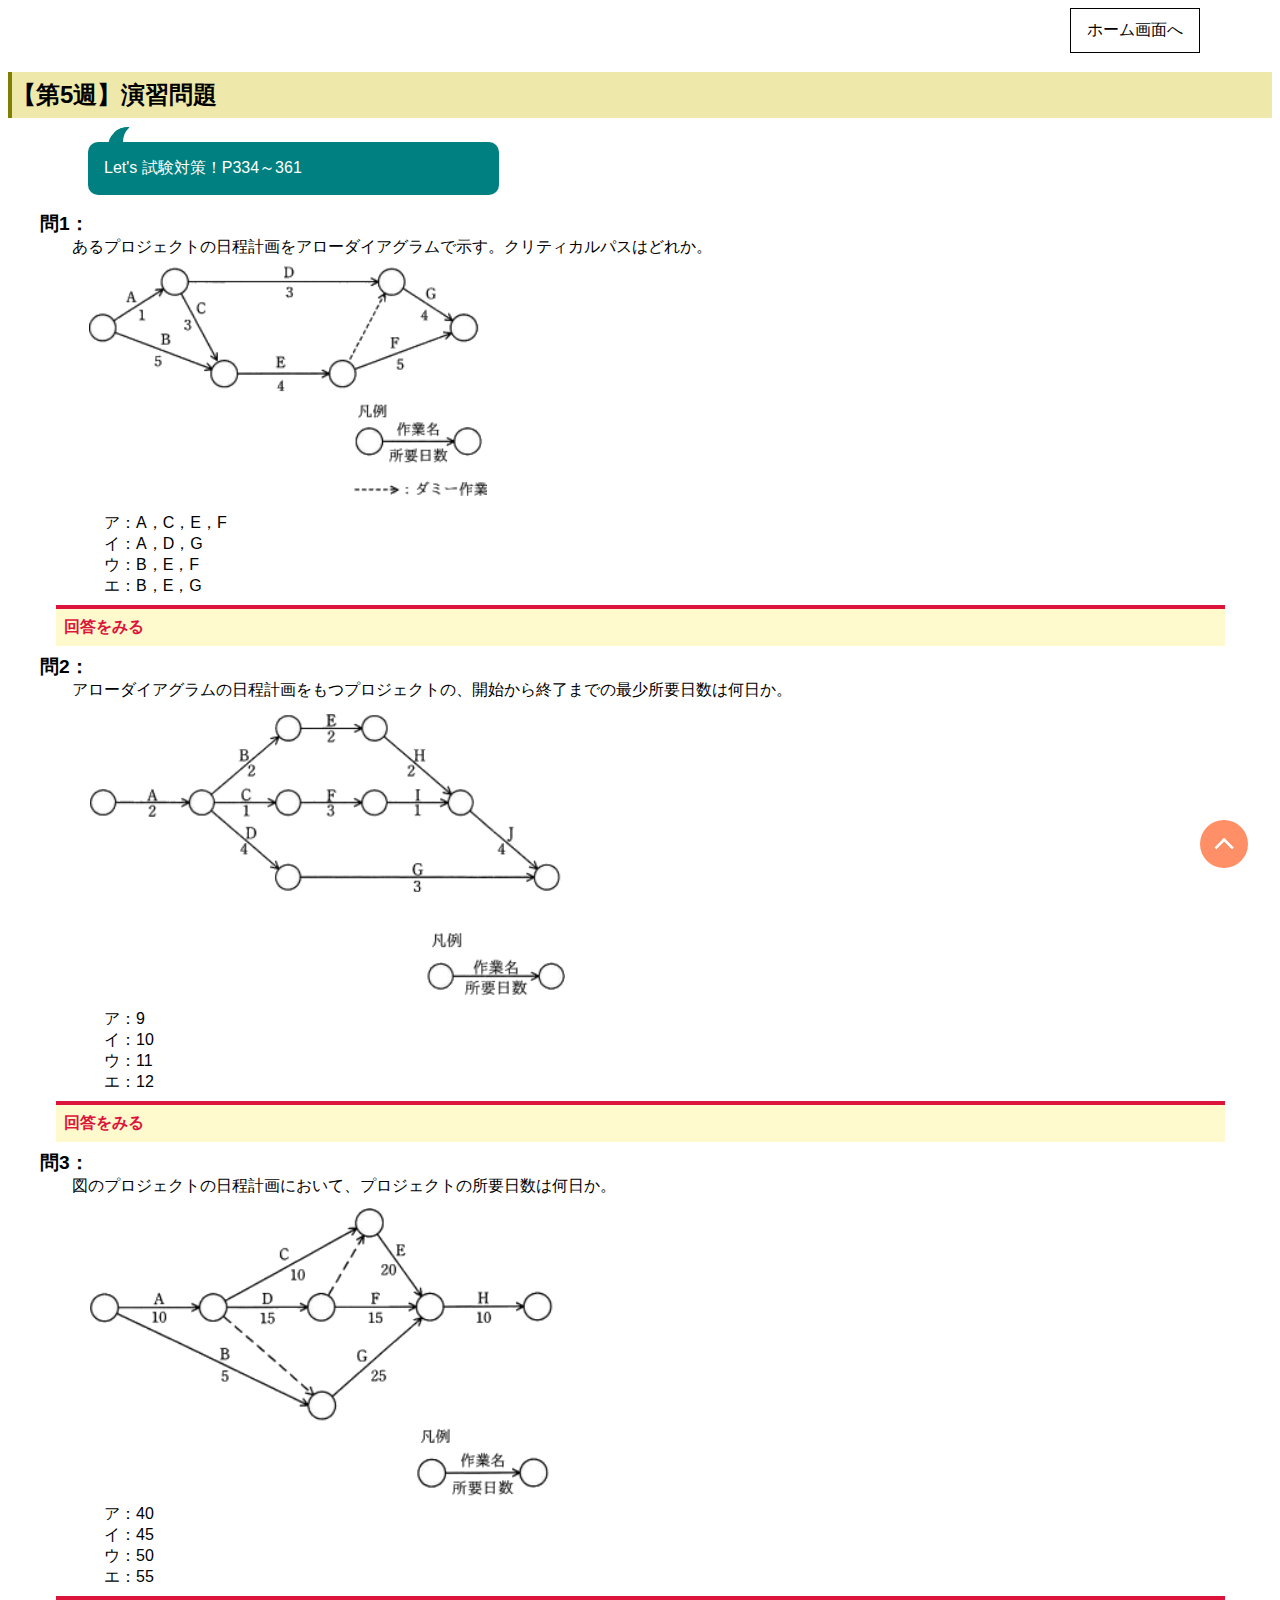
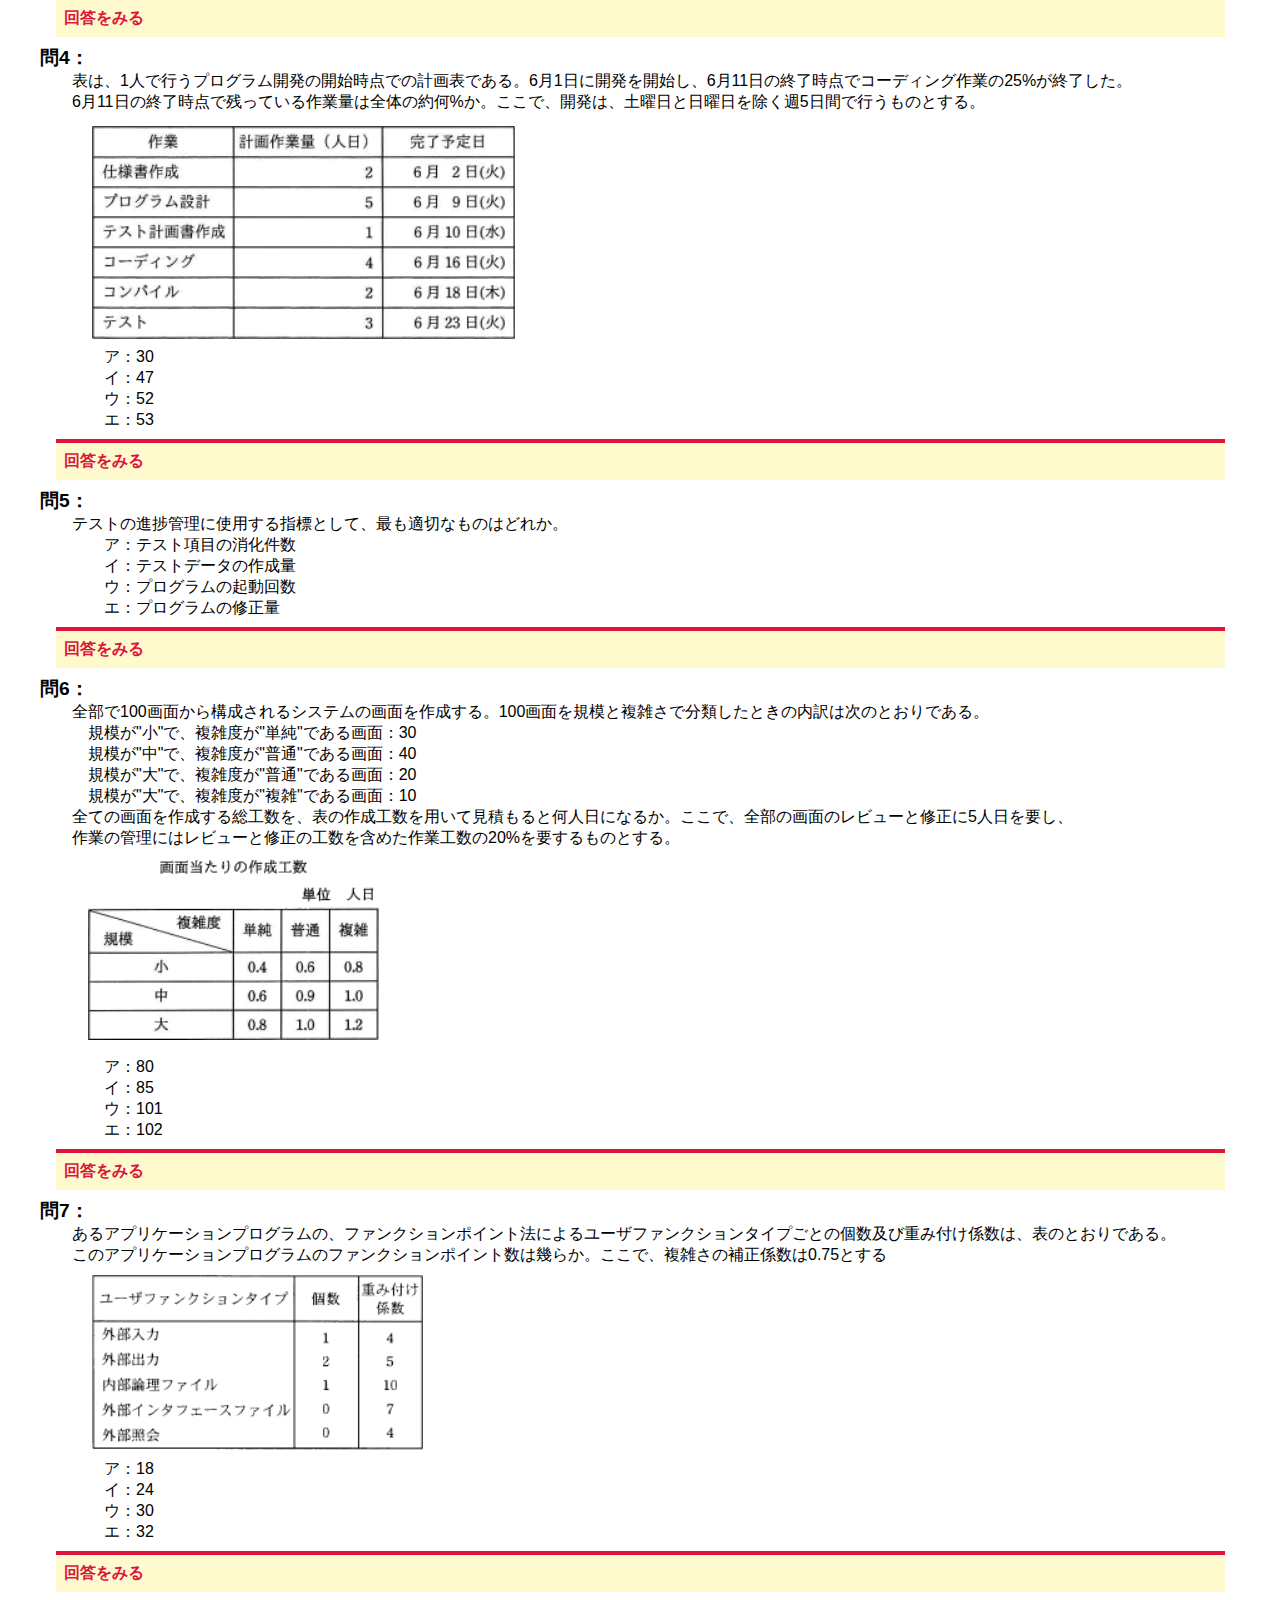
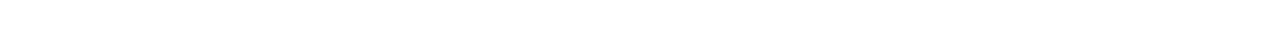
==== ensyuu5.html @ c2bd847c "Update ensyuu5.html" ====
<!doctype html>
<html>
	<head>
		<meta charset = "UTF-8">
		<title>【第5週】演習問題まとめ</title>
		<link rel="shortcut icon" type="image/x-icon" href="img/iconSub.png">
		<link rel = "stylesheet" href = "css/StyleSheet.css" />
		<style>
			.ToTop{ background: orangered; }
			#wrapperToi { width: 95%; margin: 1em; padding: 0 1em; }
			#ToHome { border: solid 1px black; padding: .7em 1em; position: absolute; top: .5em; right: 5em; }
			* { font-family: sans-serif; word-break: keep-all; }
			h1 { border-left: .2em solid olive; background-color: palegoldenrod; margin: 3em 0 1em 0; font-size: 1.5em; padding: .3em 0; }
			.balloon{ position: relative; padding: 1em; margin-top: .5em; background-color: teal; color: white; border-radius: 10px; width: 30%; left : 5em; }
			.balloon::before{ content: ''; position: absolute; display: block; width: 0; height: 0; border-radius: 50%; transform: rotate( 45deg ); left: 20px; top: -15px; border-left: 20px solid teal; border-top: 20px solid teal; border-right: 20px solid transparent; border-bottom: 20px solid transparent; }
			.balloon::after{ content: ''; position: absolute; display: block; width: 0; height: 0; border-radius: 50%; transform: rotate(45deg); left: 35px; top: -20px; border-left: 20px solid white; border-top: 20px solid white; border-right: 20px solid transparent; border-bottom: 20px solid transparent; }
			a { text-decoration: none; }
			a:link, a:visited, a:hover, a:active { color: black; }
			.LinkAnserP { background-color: lightgreen; border: solid 1px black; padding: .7em 3em 0 1em; width: 70%; margin: 1em 0 0 5em; }
			.LinkAnserP a:hover { opacity: 0.5; }
			#ToHome a:hover { font-size: 1.2em; }
			h2 { margin: 0; font-size: 1.2em; }
			input#acd-check1{ display: none; }
			input#acd-check2{ display: none; }
			input#acd-check3{ display: none; }
			input#acd-check4{ display: none; }
			input#acd-check5{ display: none; }
			input#acd-check6{ display: none; }
			input#acd-check7{ display: none; }
			input#acd-check8{ display: none; }
			input#acd-check9{ display: none; }
			input#acd-check10{ display: none; }
			.acd-label{ border-top:  .3em solid crimson; background: lemonchiffon; color: crimson; font-weight: bold; display: block; margin: .5em 1em; padding: .5em; }
			.acd-content{ height: 0; visibility: hidden; }
			.acd-check:checked + .acd-label + .acd-content{ border:  1px dashed crimson; height: 3em; margin: 0 3em; padding: .5em; visibility: visible; }
			.mondaiImg1 { background: url( "img/mondai.png" ); margin: .5em 0;width: 404px; height: 239px; margin-left: 3em; }
			.mondaiImg2 { background: url( "img/mondai.png" ); margin: .5em 0;width: 477px; height: 292px; margin-left: 3em; background-position: 0px -239px; }
			.mondaiImg3 { background: url( "img/mondai.png" ); margin: .5em 0;width: 466px; height: 291px; margin-left: 3em; background-position: 0px -531px; }
			.mondaiImg4 { background: url( "img/mondai.png" ); margin: .5em 0;width: 428px; height: 218px; margin-left: 3em; background-position: 0px -842px; }
			.mondaiImg6 { background: url( "img/ensyuu5_6.png" ); margin: .5em 0;width: 296px; height: 192px; margin-left: 3em;  }
			.mondaiImg7 { background: url( "img/mondai.png" ); margin: .5em 0;width: 335px; height: 177px; margin-left: 3em; background-position: 0px -1077px; }
		</style>
	</head>
	<body>
		<div id = "ToHome"><a href = "index.html">ホーム画面へ</a></div>
		<h1>【第5週】演習問題</h1>
		<div class="balloon">Let's 試験対策！P334～361</div>
		<div id = "wrapperToi">
			<h2>問1：</h2>
			<div style = "padding-left: 2em; padding-right: 1em;">あるプロジェクトの日程計画をアローダイアグラムで示す。クリティカルパスはどれか。</div>
			<div class = "mondaiImg1"></div>
			<div style = "margin-left: 4em;"><span>ア：</span>A，C，E，F</div>
			<div style = "margin-left: 4em;"><span>イ：</span>A，D，G</div>
			<div style = "margin-left: 4em;"><span>ウ：</span>B，E，F</div>
			<div style = "margin-left: 4em;"><span>エ：</span>B，E，G</div>
			<input id="acd-check1" class="acd-check" type="checkbox">
			<label class="acd-label" for="acd-check1">回答をみる</label>
			<div class="acd-content">
				<div>
					<div>正解は「<span style = "color: crimson; font-weight: bold;">ウ</span>」です。</div>
					<div>解説サイト：<a href = "https://www.fe-siken.com/bunya.php?m=14&s=6&no=2" target = "_blank">平成24春期 問52へ</a></div>
				</div>
			</div>
			<h2>問2：</h2>
			<div style = "padding-left: 2em; padding-right: 1em;">アローダイアグラムの日程計画をもつプロジェクトの、開始から終了までの最少所要日数は何日か。</div>
			<div class = "mondaiImg2"></div>
			<div style = "margin-left: 4em;"><span>ア：</span>9</div>
			<div style = "margin-left: 4em;"><span>イ：</span>10</div>
			<div style = "margin-left: 4em;"><span>ウ：</span>11</div>
			<div style = "margin-left: 4em;"><span>エ：</span>12</div>
			<input id="acd-check2" class="acd-check" type="checkbox">
			<label class="acd-label" for="acd-check2">回答をみる</label>
			<div class="acd-content">
				<div>
					<div>正解は「<span style = "color: crimson; font-weight: bold;">エ</span>」です。</div>
					<div>解説サイト：<a href = "https://www.fe-siken.com/kakomon/31_haru/q53.html" target = "_blank">平成31年春期 午前問53へ</a></div>
				</div>
			</div>
			<h2>問3：</h2>
			<div style = "padding-left: 2em; padding-right: 1em;">図のプロジェクトの日程計画において、プロジェクトの所要日数は何日か。</div>
			<div class = "mondaiImg3"></div>
			<div style = "margin-left: 4em;"><span>ア：</span>40</div>
			<div style = "margin-left: 4em;"><span>イ：</span>45</div>
			<div style = "margin-left: 4em;"><span>ウ：</span>50</div>
			<div style = "margin-left: 4em;"><span>エ：</span>55</div>
			<input id="acd-check3" class="acd-check" type="checkbox">
			<label class="acd-label" for="acd-check3">回答をみる</label>
			<div class="acd-content">
				<div>
					<div>正解は「<span style = "color: crimson; font-weight: bold;">エ</span>」です。</div>
					<div>解説サイト：<a href = "https://www.fe-siken.com/bunya.php?m=14&s=6&no=5" target = "_blank">平成30年秋期 問52へ</a></div>
				</div>
			</div>
			<h2>問4：</h2>
			<div style = "padding-left: 2em; padding-right: 1em;">表は、1人で行うプログラム開発の開始時点での計画表である。6月1日に開発を開始し、6月11日の終了時点でコーディング作業の25%が終了した。6月11日の終了時点で残っている作業量は全体の約何%か。ここで、開発は、土曜日と日曜日を除く週5日間で行うものとする。</div>
			<div class = "mondaiImg4"></div>
			<div style = "margin-left: 4em;"><span>ア：</span>30</div>
			<div style = "margin-left: 4em;"><span>イ：</span>47</div>
			<div style = "margin-left: 4em;"><span>ウ：</span>52</div>
			<div style = "margin-left: 4em;"><span>エ：</span>53</div>
			<input id="acd-check4" class="acd-check" type="checkbox">
			<label class="acd-label" for="acd-check4">回答をみる</label>
			<div class="acd-content">
				<div>
					<div>正解は「<span style = "color: crimson; font-weight: bold;">イ</span>」です。</div>
					<div>解説サイト：<a href = "https://www.fe-siken.com/bunya.php?m=14&s=6&no=6" target = "_blank">平成30年秋期 問52へ</a></div>
				</div>
			</div>
			<h2>問5：</h2>
			<div style = "padding-left: 2em; padding-right: 1em;">テストの進捗管理に使用する指標として、最も適切なものはどれか。</div>
			<div style = "margin-left: 4em;"><span>ア：</span>テスト項目の消化件数</div>
			<div style = "margin-left: 4em;"><span>イ：</span>テストデータの作成量</div>
			<div style = "margin-left: 4em;"><span>ウ：</span>プログラムの起動回数</div>
			<div style = "margin-left: 4em;"><span>エ：</span>プログラムの修正量</div>
			<input id="acd-check5" class="acd-check" type="checkbox">
			<label class="acd-label" for="acd-check5">回答をみる</label>
			<div class="acd-content">
				<div>
					<div>正解は「<span style = "color: crimson; font-weight: bold;">ア</span>」です。</div>
					<div>解説サイト：<a href = "https://www.fe-siken.com/bunya.php?m=14&s=6&no=24" target = "_blank">平成30年秋期 問52へ</a></div>
				</div>
			</div>
			<h2>問6：</h2>
			<div style = "padding-left: 2em; padding-right: 1em;">
			全部で100画面から構成されるシステムの画面を作成する。100画面を規模と複雑さで分類したときの内訳は次のとおりである。<br>
			　規模が"小"で、複雑度が"単純"である画面：30<br>
			　規模が"中"で、複雑度が"普通"である画面：40<br>
			　規模が"大"で、複雑度が"普通"である画面：20<br>
			　規模が"大"で、複雑度が"複雑"である画面：10<br>
			全ての画面を作成する総工数を、表の作成工数を用いて見積もると何人日になるか。ここで、全部の画面のレビューと修正に5人日を要し、作業の管理にはレビューと修正の工数を含めた作業工数の20%を要するものとする。
			</div>
			<div class = "mondaiImg6"></div>
			<div style = "margin-left: 4em;"><span>ア：</span>80</div>
			<div style = "margin-left: 4em;"><span>イ：</span>85</div>
			<div style = "margin-left: 4em;"><span>ウ：</span>101</div>
			<div style = "margin-left: 4em;"><span>エ：</span>102</div>
			<input id="acd-check6" class="acd-check" type="checkbox">
			<label class="acd-label" for="acd-check6">回答をみる</label>
			<div class="acd-content">
				<div>
					<div>正解は「<span style = "color: crimson; font-weight: bold;">エ</span>」です。</div>
					<div>解説サイト：<a href = "https://www.fe-siken.com/bunya.php?m=14&s=7&no=5" target = "_blank">平成31年春期 問53へ</a></div>
				</div>
			</div>
			<h2>問7：</h2>
			<div style = "padding-left: 2em; padding-right: 1em;">あるアプリケーションプログラムの、ファンクションポイント法によるユーザファンクションタイプごとの個数及び重み付け係数は、表のとおりである。このアプリケーションプログラムのファンクションポイント数は幾らか。ここで、複雑さの補正係数は0.75とする
			</div>
			<div class = "mondaiImg7"></div>
			<div style = "margin-left: 4em;"><span>ア：</span>18</div>
			<div style = "margin-left: 4em;"><span>イ：</span>24</div>
			<div style = "margin-left: 4em;"><span>ウ：</span>30</div>
			<div style = "margin-left: 4em;"><span>エ：</span>32</div>
			<input id="acd-check7" class="acd-check" type="checkbox">
			<label class="acd-label" for="acd-check7">回答をみる</label>
			<div class="acd-content">
				<div>
					<div>正解は「<span style = "color: crimson; font-weight: bold;">ア</span>」です。</div>
					<div>解説サイト：<a href = "https://www.fe-siken.com/bunya.php?m=14&s=7&no=22" target = "_blank">平成30春期 問54</a></div>
				</div>
			</div>
		</div>
		<div class = "ToTop"><a href = "#ToHome"></a></div>
	</body>
</html>
---- css/StyleSheet.css ----
@charset "UTF-8";
* { font-family: sans-serif; word-break: keep-all; }
#BgH1 { background-color: white; background-image: url("data:image/svg+xml,%3Csvg xmlns='http://www.w3.org/2000/svg' viewBox='0 0 2000 1500'%3E%3Cdefs%3E%3Crect stroke='%23ffffff' stroke-width='.5' width='1' height='1' id='s'/%3E%3Cpattern id='a' width='3' height='3' patternUnits='userSpaceOnUse' patternTransform='scale(50) translate(-980 -735)'%3E%3Cuse fill='%23fafafa' href='%23s' y='2'/%3E%3Cuse fill='%23fafafa' href='%23s' x='1' y='2'/%3E%3Cuse fill='%23f5f5f5' href='%23s' x='2' y='2'/%3E%3Cuse fill='%23f5f5f5' href='%23s'/%3E%3Cuse fill='%23f0f0f0' href='%23s' x='2'/%3E%3Cuse fill='%23f0f0f0' href='%23s' x='1' y='1'/%3E%3C/pattern%3E%3Cpattern id='b' width='7' height='11' patternUnits='userSpaceOnUse' patternTransform='scale(50) translate(-980 -735)'%3E%3Cg fill='%23ebebeb'%3E%3Cuse href='%23s'/%3E%3Cuse href='%23s' y='5' /%3E%3Cuse href='%23s' x='1' y='10'/%3E%3Cuse href='%23s' x='2' y='1'/%3E%3Cuse href='%23s' x='2' y='4'/%3E%3Cuse href='%23s' x='3' y='8'/%3E%3Cuse href='%23s' x='4' y='3'/%3E%3Cuse href='%23s' x='4' y='7'/%3E%3Cuse href='%23s' x='5' y='2'/%3E%3Cuse href='%23s' x='5' y='6'/%3E%3Cuse href='%23s' x='6' y='9'/%3E%3C/g%3E%3C/pattern%3E%3Cpattern id='h' width='5' height='13' patternUnits='userSpaceOnUse' patternTransform='scale(50) translate(-980 -735)'%3E%3Cg fill='%23ebebeb'%3E%3Cuse href='%23s' y='5'/%3E%3Cuse href='%23s' y='8'/%3E%3Cuse href='%23s' x='1' y='1'/%3E%3Cuse href='%23s' x='1' y='9'/%3E%3Cuse href='%23s' x='1' y='12'/%3E%3Cuse href='%23s' x='2'/%3E%3Cuse href='%23s' x='2' y='4'/%3E%3Cuse href='%23s' x='3' y='2'/%3E%3Cuse href='%23s' x='3' y='6'/%3E%3Cuse href='%23s' x='3' y='11'/%3E%3Cuse href='%23s' x='4' y='3'/%3E%3Cuse href='%23s' x='4' y='7'/%3E%3Cuse href='%23s' x='4' y='10'/%3E%3C/g%3E%3C/pattern%3E%3Cpattern id='c' width='17' height='13' patternUnits='userSpaceOnUse' patternTransform='scale(50) translate(-980 -735)'%3E%3Cg fill='%23e5e5e5'%3E%3Cuse href='%23s' y='11'/%3E%3Cuse href='%23s' x='2' y='9'/%3E%3Cuse href='%23s' x='5' y='12'/%3E%3Cuse href='%23s' x='9' y='4'/%3E%3Cuse href='%23s' x='12' y='1'/%3E%3Cuse href='%23s' x='16' y='6'/%3E%3C/g%3E%3C/pattern%3E%3Cpattern id='d' width='19' height='17' patternUnits='userSpaceOnUse' patternTransform='scale(50) translate(-980 -735)'%3E%3Cg fill='%23ffffff'%3E%3Cuse href='%23s' y='9'/%3E%3Cuse href='%23s' x='16' y='5'/%3E%3Cuse href='%23s' x='14' y='2'/%3E%3Cuse href='%23s' x='11' y='11'/%3E%3Cuse href='%23s' x='6' y='14'/%3E%3C/g%3E%3Cg fill='%23e0e0e0'%3E%3Cuse href='%23s' x='3' y='13'/%3E%3Cuse href='%23s' x='9' y='7'/%3E%3Cuse href='%23s' x='13' y='10'/%3E%3Cuse href='%23s' x='15' y='4'/%3E%3Cuse href='%23s' x='18' y='1'/%3E%3C/g%3E%3C/pattern%3E%3Cpattern id='e' width='47' height='53' patternUnits='userSpaceOnUse' patternTransform='scale(50) translate(-980 -735)'%3E%3Cg fill='%23F60'%3E%3Cuse href='%23s' x='2' y='5'/%3E%3Cuse href='%23s' x='16' y='38'/%3E%3Cuse href='%23s' x='46' y='42'/%3E%3Cuse href='%23s' x='29' y='20'/%3E%3C/g%3E%3C/pattern%3E%3Cpattern id='f' width='59' height='71' patternUnits='userSpaceOnUse' patternTransform='scale(50) translate(-980 -735)'%3E%3Cg fill='%23F60'%3E%3Cuse href='%23s' x='33' y='13'/%3E%3Cuse href='%23s' x='27' y='54'/%3E%3Cuse href='%23s' x='55' y='55'/%3E%3C/g%3E%3C/pattern%3E%3Cpattern id='g' width='139' height='97' patternUnits='userSpaceOnUse' patternTransform='scale(50) translate(-980 -735)'%3E%3Cg fill='%23F60'%3E%3Cuse href='%23s' x='11' y='8'/%3E%3Cuse href='%23s' x='51' y='13'/%3E%3Cuse href='%23s' x='17' y='73'/%3E%3Cuse href='%23s' x='99' y='57'/%3E%3C/g%3E%3C/pattern%3E%3C/defs%3E%3Crect fill='url(%23a)' width='100%25' height='100%25'/%3E%3Crect fill='url(%23b)' width='100%25' height='100%25'/%3E%3Crect fill='url(%23h)' width='100%25' height='100%25'/%3E%3Crect fill='url(%23c)' width='100%25' height='100%25'/%3E%3Crect fill='url(%23d)' width='100%25' height='100%25'/%3E%3Crect fill='url(%23e)' width='100%25' height='100%25'/%3E%3Crect fill='url(%23f)' width='100%25' height='100%25'/%3E%3Crect fill='url(%23g)' width='100%25' height='100%25'/%3E%3C/svg%3E"); background-attachment: fixed; text-align: center; }
.blink { -webkit-animation: blink 3s ease infinite; animation: blink 3s ease infinite; padding-left: .5em; color: maroon; font-weight: bold; }
@-webkit-keyframes blink { 0% { opacity: 0; } 100% { opacity: 1; } }
@keyframes blink { 0% { opacity: 0 ;} 100% { opacity: 1; } }
#week { display: flex; justify-content: center; width: 100%; margin: 0 auto; text-align: center; }
#contents {
	padding: 0;
	margin: .5em;
	border-top: solid .5em navy;
	box-shadow: 0 3px 5px rgba(0, 0, 0, 0.22);
	height: 5em;
	width: 30%;
}
#beforeGakki { display: flex; justify-content: center; width: 100%; margin: 0 auto; text-align: center; }
#beforeGakki_contents {
	padding: 0 0 1em 0;
	margin: .5em;
	border-top: solid .5em forestgreen;
	box-shadow: 0 3px 5px rgba(0, 0, 0, 0.22);
	width: 64%;
}
#DMcontents {
	padding: 0;
	margin: .5em;
	border-top: solid .5em black;
	box-shadow: 0 3px 5px rgba(0, 0, 0, 0.22);
	height: 5em;
	width: 30%;
	background-color: whitesmoke;
}
#beforeGakki_weeknum { font-weight: bold; padding-top: .2em; background-color: lightyellow; }
#DMweeknum { margin-bottom: 1em; font-weight: bold; padding-top: .2em; background-color: lightgray; }
#weeknum { margin-bottom: 1em; font-weight: bold; padding-top: .2em; background-color: azure; }
.info { text-align: center; position: relative; margin: 0 auto; width: 70%; padding: 1em .5em; border: .2em solid maroon; border-radius: .5em; margin-bottom: 1em; }
.infoTitle { position: absolute; display: inline-block; top: -.7em; left: .7em; padding: 0 10px; line-height: 1.5em; font-size: 1em; background: white; color: maroon; font-weight: bold; }
.ToTop{ width: 3em; height: 3em; position: fixed; right: 2em; bottom: 2em; background: orange; opacity: 0.6; border-radius: 50%; }
.ToTop a{ position: relative; display: block; width: 5em; height: 5em; }
.ToTop::before{ position: absolute; font-size: .7em; border-top: .3em solid white; border-right: .3em solid white; border-right-radius: 20px; border-radius: 0 .12em; content: ""; transform: translate( 1em, -.5em ) rotate( 315deg ); display: inline-block; padding-top: 0em; padding-left: 0em; width: 1em; height: 1em; right: 2.5em; bottom: .7em; }
.beforeGakki { display: block; position: relative; margin: .35em auto; margin-top: 1em; padding: 1em; padding-top: 3em; width: 70%; background: whitesmoke; }
.beforeGakkiFE div { margin-top: 0; }
.beforeGakkiFE { display: inline-block; position: absolute; left: 0; top: 10px; box-sizing: border-box; padding: 0 10px; margin: 0 .05em; height: 2em; line-height: 2em; font-size: small; color: white; background: firebrick; box-shadow: 1px -1px 1px rgba(0, 0, 0, 0.1); }
.beforeGakkiFE:before { position: absolute; content: ''; top: -6px; left: -7px; border: none; height: 2.5em; width: 7px; background: firebrick; border-radius: 5px 0 0 5px; }
.beforeGakkiFE:after { position: absolute; content: ''; top: -6px; left: -5px; height: 7px; width: 5px; background: maroon; border-radius: 5px 0 0 5px; }
.beforeGakki div { margin-bottom: 1em; }
.beforeGakkiIP { display: inline-block; position: absolute; left: 0; top: 10px; box-sizing: border-box; padding: 0 10px; margin: 0 .05em; height: 2em; line-height: 2em; font-size: small; color: white; background: mediumturquoise; box-shadow: 1px -1px 1px rgba(0, 0, 0, 0.1); }
.beforeGakkiIP:before { position: absolute; content: ''; top: -6px; left: -7px; border: none; height: 2.5em; width: 7px; background: mediumturquoise; border-radius: 5px 0 0 5px; }
.beforeGakkiIP:after { position: absolute; content: ''; top: -6px; left: -5px; height: 7px; width: 5px; background: lightseagreen; border-radius: 5px 0 0 5px; }
a { text-decoration: none; }
a:link, a:visited, a:hover, a:active { color: black; }
.beforeGakki div a:hover { box-shadow: 0 15px 30px -5px rgba( 0, 0, 0, .15 ), 0 0 5px rgba( 0, 0, 0, .1 ); transform: translateY( -4px ); padding: .5em; }
.contents div a:hover { box-shadow: 0 15px 30px -5px rgba( 0, 0, 0, .15 ), 0 0 5px rgba( 0, 0, 0, .1 ); transform: translateY( -4px ); padding: .5em; }

@media screen and ( max-width: 600px ){ 
	#contents, #DMcontents, #beforeGakki, .info { width: 95% !important; }
}
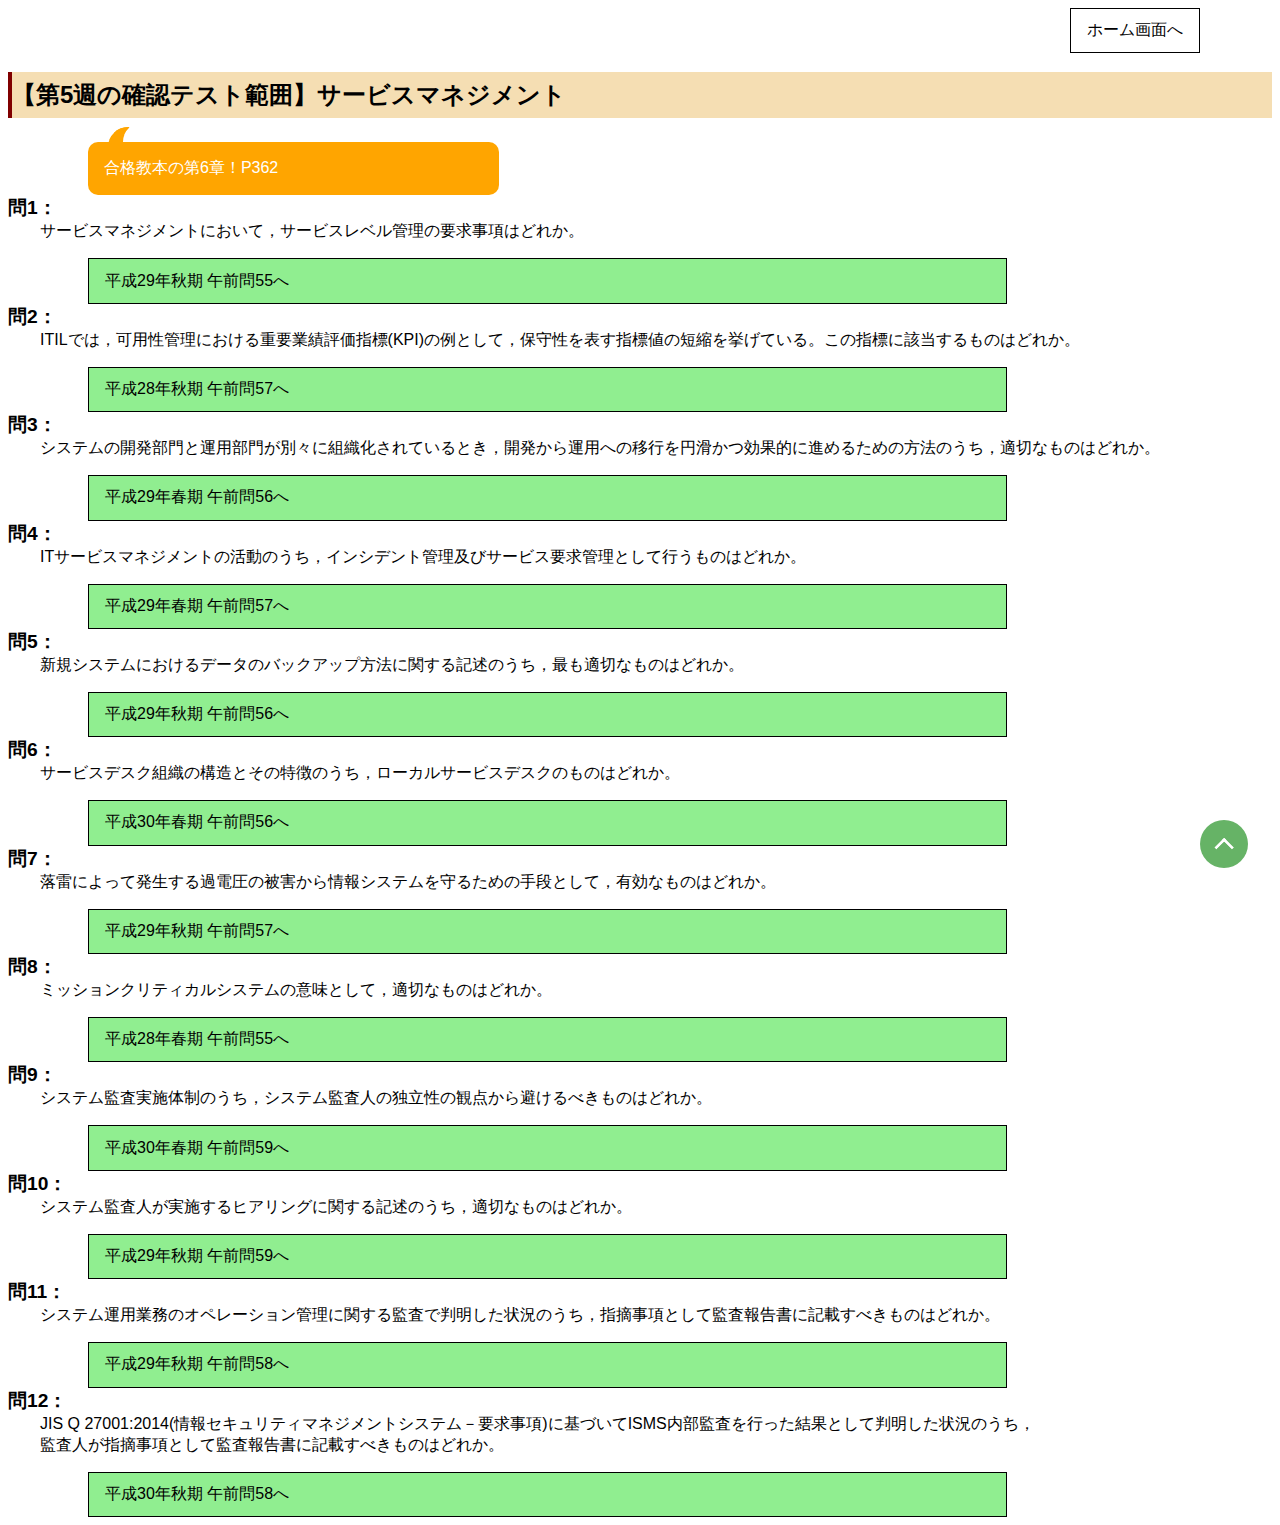
==== commit 8d82b210: "Update ensyuu5.html" ====
--- a/ensyuu5.html
+++ b/ensyuu5.html
@@ -2,163 +2,65 @@
 <html>
 	<head>
 		<meta charset = "UTF-8">
-		<title>【第5週】演習問題まとめ</title>
+		<meta name = "viewport" content = "width = device-width, initial-scale = 1">
+		<title>【第5週】章末問題まとめ</title>
 		<link rel="shortcut icon" type="image/x-icon" href="img/iconSub.png">
 		<link rel = "stylesheet" href = "css/StyleSheet.css" />
 		<style>
-			.ToTop{ background: orangered; }
-			#wrapperToi { width: 95%; margin: 1em; padding: 0 1em; }
 			#ToHome { border: solid 1px black; padding: .7em 1em; position: absolute; top: .5em; right: 5em; }
-			* { font-family: sans-serif; word-break: keep-all; }
-			h1 { border-left: .2em solid olive; background-color: palegoldenrod; margin: 3em 0 1em 0; font-size: 1.5em; padding: .3em 0; }
-			.balloon{ position: relative; padding: 1em; margin-top: .5em; background-color: teal; color: white; border-radius: 10px; width: 30%; left : 5em; }
-			.balloon::before{ content: ''; position: absolute; display: block; width: 0; height: 0; border-radius: 50%; transform: rotate( 45deg ); left: 20px; top: -15px; border-left: 20px solid teal; border-top: 20px solid teal; border-right: 20px solid transparent; border-bottom: 20px solid transparent; }
+			h1 { border-left: .2em solid maroon; background-color: wheat; margin: 3em 0 1em 0; font-size: 1.5em; padding: .3em 0; }
+			.ToTop{ background: green; }
+			.balloon{ position: relative; padding: 1em; margin-top: .5em; background-color: orange; color: white; border-radius: 10px; width: 30%; left : 5em; }
+			.balloon::before{ content: ''; position: absolute; display: block; width: 0; height: 0; border-radius: 50%; transform: rotate( 45deg ); left: 20px; top: -15px; border-left: 20px solid orange; border-top: 20px solid orange; border-right: 20px solid transparent; border-bottom: 20px solid transparent; }
 			.balloon::after{ content: ''; position: absolute; display: block; width: 0; height: 0; border-radius: 50%; transform: rotate(45deg); left: 35px; top: -20px; border-left: 20px solid white; border-top: 20px solid white; border-right: 20px solid transparent; border-bottom: 20px solid transparent; }
 			a { text-decoration: none; }
 			a:link, a:visited, a:hover, a:active { color: black; }
-			.LinkAnserP { background-color: lightgreen; border: solid 1px black; padding: .7em 3em 0 1em; width: 70%; margin: 1em 0 0 5em; }
+			.LinkAnserP { background-color: lightgreen; border: solid 1px black; padding: .7em 1em; width: 70%; margin: 1em 0 0 5em; }
 			.LinkAnserP a:hover { opacity: 0.5; }
 			#ToHome a:hover { font-size: 1.2em; }
 			h2 { margin: 0; font-size: 1.2em; }
-			input#acd-check1{ display: none; }
-			input#acd-check2{ display: none; }
-			input#acd-check3{ display: none; }
-			input#acd-check4{ display: none; }
-			input#acd-check5{ display: none; }
-			input#acd-check6{ display: none; }
-			input#acd-check7{ display: none; }
-			input#acd-check8{ display: none; }
-			input#acd-check9{ display: none; }
-			input#acd-check10{ display: none; }
-			.acd-label{ border-top:  .3em solid crimson; background: lemonchiffon; color: crimson; font-weight: bold; display: block; margin: .5em 1em; padding: .5em; }
-			.acd-content{ height: 0; visibility: hidden; }
-			.acd-check:checked + .acd-label + .acd-content{ border:  1px dashed crimson; height: 3em; margin: 0 3em; padding: .5em; visibility: visible; }
-			.mondaiImg1 { background: url( "img/mondai.png" ); margin: .5em 0;width: 404px; height: 239px; margin-left: 3em; }
-			.mondaiImg2 { background: url( "img/mondai.png" ); margin: .5em 0;width: 477px; height: 292px; margin-left: 3em; background-position: 0px -239px; }
-			.mondaiImg3 { background: url( "img/mondai.png" ); margin: .5em 0;width: 466px; height: 291px; margin-left: 3em; background-position: 0px -531px; }
-			.mondaiImg4 { background: url( "img/mondai.png" ); margin: .5em 0;width: 428px; height: 218px; margin-left: 3em; background-position: 0px -842px; }
-			.mondaiImg6 { background: url( "img/ensyuu5_6.png" ); margin: .5em 0;width: 296px; height: 192px; margin-left: 3em;  }
-			.mondaiImg7 { background: url( "img/mondai.png" ); margin: .5em 0;width: 335px; height: 177px; margin-left: 3em; background-position: 0px -1077px; }
 		</style>
 	</head>
 	<body>
 		<div id = "ToHome"><a href = "index.html">ホーム画面へ</a></div>
-		<h1>【第5週】演習問題</h1>
-		<div class="balloon">Let's 試験対策！P334～361</div>
-		<div id = "wrapperToi">
-			<h2>問1：</h2>
-			<div style = "padding-left: 2em; padding-right: 1em;">あるプロジェクトの日程計画をアローダイアグラムで示す。クリティカルパスはどれか。</div>
-			<div class = "mondaiImg1"></div>
-			<div style = "margin-left: 4em;"><span>ア：</span>A，C，E，F</div>
-			<div style = "margin-left: 4em;"><span>イ：</span>A，D，G</div>
-			<div style = "margin-left: 4em;"><span>ウ：</span>B，E，F</div>
-			<div style = "margin-left: 4em;"><span>エ：</span>B，E，G</div>
-			<input id="acd-check1" class="acd-check" type="checkbox">
-			<label class="acd-label" for="acd-check1">回答をみる</label>
-			<div class="acd-content">
-				<div>
-					<div>正解は「<span style = "color: crimson; font-weight: bold;">ウ</span>」です。</div>
-					<div>解説サイト：<a href = "https://www.fe-siken.com/bunya.php?m=14&s=6&no=2" target = "_blank">平成24春期 問52へ</a></div>
-				</div>
-			</div>
-			<h2>問2：</h2>
-			<div style = "padding-left: 2em; padding-right: 1em;">アローダイアグラムの日程計画をもつプロジェクトの、開始から終了までの最少所要日数は何日か。</div>
-			<div class = "mondaiImg2"></div>
-			<div style = "margin-left: 4em;"><span>ア：</span>9</div>
-			<div style = "margin-left: 4em;"><span>イ：</span>10</div>
-			<div style = "margin-left: 4em;"><span>ウ：</span>11</div>
-			<div style = "margin-left: 4em;"><span>エ：</span>12</div>
-			<input id="acd-check2" class="acd-check" type="checkbox">
-			<label class="acd-label" for="acd-check2">回答をみる</label>
-			<div class="acd-content">
-				<div>
-					<div>正解は「<span style = "color: crimson; font-weight: bold;">エ</span>」です。</div>
-					<div>解説サイト：<a href = "https://www.fe-siken.com/kakomon/31_haru/q53.html" target = "_blank">平成31年春期 午前問53へ</a></div>
-				</div>
-			</div>
-			<h2>問3：</h2>
-			<div style = "padding-left: 2em; padding-right: 1em;">図のプロジェクトの日程計画において、プロジェクトの所要日数は何日か。</div>
-			<div class = "mondaiImg3"></div>
-			<div style = "margin-left: 4em;"><span>ア：</span>40</div>
-			<div style = "margin-left: 4em;"><span>イ：</span>45</div>
-			<div style = "margin-left: 4em;"><span>ウ：</span>50</div>
-			<div style = "margin-left: 4em;"><span>エ：</span>55</div>
-			<input id="acd-check3" class="acd-check" type="checkbox">
-			<label class="acd-label" for="acd-check3">回答をみる</label>
-			<div class="acd-content">
-				<div>
-					<div>正解は「<span style = "color: crimson; font-weight: bold;">エ</span>」です。</div>
-					<div>解説サイト：<a href = "https://www.fe-siken.com/bunya.php?m=14&s=6&no=5" target = "_blank">平成30年秋期 問52へ</a></div>
-				</div>
-			</div>
-			<h2>問4：</h2>
-			<div style = "padding-left: 2em; padding-right: 1em;">表は、1人で行うプログラム開発の開始時点での計画表である。6月1日に開発を開始し、6月11日の終了時点でコーディング作業の25%が終了した。6月11日の終了時点で残っている作業量は全体の約何%か。ここで、開発は、土曜日と日曜日を除く週5日間で行うものとする。</div>
-			<div class = "mondaiImg4"></div>
-			<div style = "margin-left: 4em;"><span>ア：</span>30</div>
-			<div style = "margin-left: 4em;"><span>イ：</span>47</div>
-			<div style = "margin-left: 4em;"><span>ウ：</span>52</div>
-			<div style = "margin-left: 4em;"><span>エ：</span>53</div>
-			<input id="acd-check4" class="acd-check" type="checkbox">
-			<label class="acd-label" for="acd-check4">回答をみる</label>
-			<div class="acd-content">
-				<div>
-					<div>正解は「<span style = "color: crimson; font-weight: bold;">イ</span>」です。</div>
-					<div>解説サイト：<a href = "https://www.fe-siken.com/bunya.php?m=14&s=6&no=6" target = "_blank">平成30年秋期 問52へ</a></div>
-				</div>
-			</div>
-			<h2>問5：</h2>
-			<div style = "padding-left: 2em; padding-right: 1em;">テストの進捗管理に使用する指標として、最も適切なものはどれか。</div>
-			<div style = "margin-left: 4em;"><span>ア：</span>テスト項目の消化件数</div>
-			<div style = "margin-left: 4em;"><span>イ：</span>テストデータの作成量</div>
-			<div style = "margin-left: 4em;"><span>ウ：</span>プログラムの起動回数</div>
-			<div style = "margin-left: 4em;"><span>エ：</span>プログラムの修正量</div>
-			<input id="acd-check5" class="acd-check" type="checkbox">
-			<label class="acd-label" for="acd-check5">回答をみる</label>
-			<div class="acd-content">
-				<div>
-					<div>正解は「<span style = "color: crimson; font-weight: bold;">ア</span>」です。</div>
-					<div>解説サイト：<a href = "https://www.fe-siken.com/bunya.php?m=14&s=6&no=24" target = "_blank">平成30年秋期 問52へ</a></div>
-				</div>
-			</div>
-			<h2>問6：</h2>
-			<div style = "padding-left: 2em; padding-right: 1em;">
-			全部で100画面から構成されるシステムの画面を作成する。100画面を規模と複雑さで分類したときの内訳は次のとおりである。<br>
-			　規模が"小"で、複雑度が"単純"である画面：30<br>
-			　規模が"中"で、複雑度が"普通"である画面：40<br>
-			　規模が"大"で、複雑度が"普通"である画面：20<br>
-			　規模が"大"で、複雑度が"複雑"である画面：10<br>
-			全ての画面を作成する総工数を、表の作成工数を用いて見積もると何人日になるか。ここで、全部の画面のレビューと修正に5人日を要し、作業の管理にはレビューと修正の工数を含めた作業工数の20%を要するものとする。
-			</div>
-			<div class = "mondaiImg6"></div>
-			<div style = "margin-left: 4em;"><span>ア：</span>80</div>
-			<div style = "margin-left: 4em;"><span>イ：</span>85</div>
-			<div style = "margin-left: 4em;"><span>ウ：</span>101</div>
-			<div style = "margin-left: 4em;"><span>エ：</span>102</div>
-			<input id="acd-check6" class="acd-check" type="checkbox">
-			<label class="acd-label" for="acd-check6">回答をみる</label>
-			<div class="acd-content">
-				<div>
-					<div>正解は「<span style = "color: crimson; font-weight: bold;">エ</span>」です。</div>
-					<div>解説サイト：<a href = "https://www.fe-siken.com/bunya.php?m=14&s=7&no=5" target = "_blank">平成31年春期 問53へ</a></div>
-				</div>
-			</div>
-			<h2>問7：</h2>
-			<div style = "padding-left: 2em; padding-right: 1em;">あるアプリケーションプログラムの、ファンクションポイント法によるユーザファンクションタイプごとの個数及び重み付け係数は、表のとおりである。このアプリケーションプログラムのファンクションポイント数は幾らか。ここで、複雑さの補正係数は0.75とする
-			</div>
-			<div class = "mondaiImg7"></div>
-			<div style = "margin-left: 4em;"><span>ア：</span>18</div>
-			<div style = "margin-left: 4em;"><span>イ：</span>24</div>
-			<div style = "margin-left: 4em;"><span>ウ：</span>30</div>
-			<div style = "margin-left: 4em;"><span>エ：</span>32</div>
-			<input id="acd-check7" class="acd-check" type="checkbox">
-			<label class="acd-label" for="acd-check7">回答をみる</label>
-			<div class="acd-content">
-				<div>
-					<div>正解は「<span style = "color: crimson; font-weight: bold;">ア</span>」です。</div>
-					<div>解説サイト：<a href = "https://www.fe-siken.com/bunya.php?m=14&s=7&no=22" target = "_blank">平成30春期 問54</a></div>
-				</div>
-			</div>
-		</div>
+		<h1>【第5週の確認テスト範囲】サービスマネジメント</h1>
+		<div class="balloon">合格教本の第6章！P362</div>
+		<h2>問1：</h2>
+		<div style = "padding-left: 2em; margin-right: 1em;">サービスマネジメントにおいて，サービスレベル管理の要求事項はどれか。</div>
+		<div class = "LinkAnserP"><a href = "https://www.fe-siken.com/kakomon/29_aki/q55.html" target = "_blank">平成29年秋期 午前問55へ</a></div>
+		<h2>問2：</h2>
+		<div style = "padding-left: 2em; margin-right: 1em;">ITILでは，可用性管理における重要業績評価指標(KPI)の例として，保守性を表す指標値の短縮を挙げている。この指標に該当するものはどれか。</div>
+		<div class = "LinkAnserP"><a href = "https://www.fe-siken.com/kakomon/28_aki/q57.html" target = "_blank">平成28年秋期 午前問57へ</a></div>
+		<h2>問3：</h2>
+		<div style = "padding-left: 2em; margin-right: 1em;">システムの開発部門と運用部門が別々に組織化されているとき，開発から運用への移行を円滑かつ効果的に進めるための方法のうち，適切なものはどれか。</div>
+		<div class = "LinkAnserP"><a href = "https://www.fe-siken.com/kakomon/29_haru/q56.html" target = "_blank">平成29年春期 午前問56へ</a></div>
+		<h2>問4：</h2>
+		<div style = "padding-left: 2em; margin-right: 1em;">ITサービスマネジメントの活動のうち，インシデント管理及びサービス要求管理として行うものはどれか。</div>
+		<div class = "LinkAnserP"><a href = "https://www.fe-siken.com/kakomon/29_haru/q57.html" target = "_blank">平成29年春期 午前問57へ</a></div>
+		<h2>問5：</h2>
+		<div style = "padding-left: 2em; margin-right: 1em;">新規システムにおけるデータのバックアップ方法に関する記述のうち，最も適切なものはどれか。</div>
+		<div class = "LinkAnserP"><a href = "https://www.fe-siken.com/kakomon/29_aki/q56.html" target = "_blank">平成29年秋期 午前問56へ</a></div>
+		<h2>問6：</h2>
+		<div style = "padding-left: 2em; margin-right: 1em;">サービスデスク組織の構造とその特徴のうち，ローカルサービスデスクのものはどれか。</div>
+		<div class = "LinkAnserP"><a href = "https://www.fe-siken.com/kakomon/30_haru/q56.html" target = "_blank">平成30年春期 午前問56へ</a></div>
+		<h2>問7：</h2>
+		<div style = "padding-left: 2em; margin-right: 1em;">落雷によって発生する過電圧の被害から情報システムを守るための手段として，有効なものはどれか。</div>
+		<div class = "LinkAnserP"><a href = "https://www.fe-siken.com/kakomon/29_aki/q57.html" target = "_blank">平成29年秋期 午前問57へ</a></div>
+		<h2>問8：</h2>
+		<div style = "padding-left: 2em; margin-right: 1em;">ミッションクリティカルシステムの意味として，適切なものはどれか。</div>
+		<div class = "LinkAnserP"><a href = "https://www.fe-siken.com/kakomon/28_haru/q55.html" target = "_blank">平成28年春期 午前問55へ</a></div>
+		<h2>問9：</h2>
+		<div style = "padding-left: 2em; margin-right: 1em;">システム監査実施体制のうち，システム監査人の独立性の観点から避けるべきものはどれか。</div>
+		<div class = "LinkAnserP"><a href = "https://www.fe-siken.com/kakomon/30_haru/q59.html" target = "_blank">平成30年春期 午前問59へ</a></div>
+		<h2>問10：</h2>
+		<div style = "padding-left: 2em; margin-right: 1em;">システム監査人が実施するヒアリングに関する記述のうち，適切なものはどれか。</div>
+		<div class = "LinkAnserP"><a href = "https://www.fe-siken.com/kakomon/29_aki/q59.html" target = "_blank">平成29年秋期 午前問59へ</a></div>
+		<h2>問11：</h2>
+		<div style = "padding-left: 2em; margin-right: 1em;">システム運用業務のオペレーション管理に関する監査で判明した状況のうち，指摘事項として監査報告書に記載すべきものはどれか。</div>
+		<div class = "LinkAnserP"><a href = "https://www.fe-siken.com/kakomon/29_aki/q58.html" target = "_blank">平成29年秋期 午前問58へ</a></div>
+		<h2>問12：</h2>
+		<div style = "padding-left: 2em; margin-right: 1em;">JIS Q 27001:2014(情報セキュリティマネジメントシステム－要求事項)に基づいてISMS内部監査を行った結果として判明した状況のうち，監査人が指摘事項として監査報告書に記載すべきものはどれか。</div>
+		<div class = "LinkAnserP"><a href = "https://www.fe-siken.com/kakomon/30_aki/q58.html" target = "_blank">平成30年秋期 午前問58へ</a></div>
 		<div class = "ToTop"><a href = "#ToHome"></a></div>
 	</body>
 </html>
--- a/css/StyleSheet.css
+++ b/css/StyleSheet.css
@@ -1,57 +1,61 @@
-@charset "UTF-8";
-* { font-family: sans-serif; word-break: keep-all; }
-#BgH1 { background-color: white; background-image: url("data:image/svg+xml,%3Csvg xmlns='http://www.w3.org/2000/svg' viewBox='0 0 2000 1500'%3E%3Cdefs%3E%3Crect stroke='%23ffffff' stroke-width='.5' width='1' height='1' id='s'/%3E%3Cpattern id='a' width='3' height='3' patternUnits='userSpaceOnUse' patternTransform='scale(50) translate(-980 -735)'%3E%3Cuse fill='%23fafafa' href='%23s' y='2'/%3E%3Cuse fill='%23fafafa' href='%23s' x='1' y='2'/%3E%3Cuse fill='%23f5f5f5' href='%23s' x='2' y='2'/%3E%3Cuse fill='%23f5f5f5' href='%23s'/%3E%3Cuse fill='%23f0f0f0' href='%23s' x='2'/%3E%3Cuse fill='%23f0f0f0' href='%23s' x='1' y='1'/%3E%3C/pattern%3E%3Cpattern id='b' width='7' height='11' patternUnits='userSpaceOnUse' patternTransform='scale(50) translate(-980 -735)'%3E%3Cg fill='%23ebebeb'%3E%3Cuse href='%23s'/%3E%3Cuse href='%23s' y='5' /%3E%3Cuse href='%23s' x='1' y='10'/%3E%3Cuse href='%23s' x='2' y='1'/%3E%3Cuse href='%23s' x='2' y='4'/%3E%3Cuse href='%23s' x='3' y='8'/%3E%3Cuse href='%23s' x='4' y='3'/%3E%3Cuse href='%23s' x='4' y='7'/%3E%3Cuse href='%23s' x='5' y='2'/%3E%3Cuse href='%23s' x='5' y='6'/%3E%3Cuse href='%23s' x='6' y='9'/%3E%3C/g%3E%3C/pattern%3E%3Cpattern id='h' width='5' height='13' patternUnits='userSpaceOnUse' patternTransform='scale(50) translate(-980 -735)'%3E%3Cg fill='%23ebebeb'%3E%3Cuse href='%23s' y='5'/%3E%3Cuse href='%23s' y='8'/%3E%3Cuse href='%23s' x='1' y='1'/%3E%3Cuse href='%23s' x='1' y='9'/%3E%3Cuse href='%23s' x='1' y='12'/%3E%3Cuse href='%23s' x='2'/%3E%3Cuse href='%23s' x='2' y='4'/%3E%3Cuse href='%23s' x='3' y='2'/%3E%3Cuse href='%23s' x='3' y='6'/%3E%3Cuse href='%23s' x='3' y='11'/%3E%3Cuse href='%23s' x='4' y='3'/%3E%3Cuse href='%23s' x='4' y='7'/%3E%3Cuse href='%23s' x='4' y='10'/%3E%3C/g%3E%3C/pattern%3E%3Cpattern id='c' width='17' height='13' patternUnits='userSpaceOnUse' patternTransform='scale(50) translate(-980 -735)'%3E%3Cg fill='%23e5e5e5'%3E%3Cuse href='%23s' y='11'/%3E%3Cuse href='%23s' x='2' y='9'/%3E%3Cuse href='%23s' x='5' y='12'/%3E%3Cuse href='%23s' x='9' y='4'/%3E%3Cuse href='%23s' x='12' y='1'/%3E%3Cuse href='%23s' x='16' y='6'/%3E%3C/g%3E%3C/pattern%3E%3Cpattern id='d' width='19' height='17' patternUnits='userSpaceOnUse' patternTransform='scale(50) translate(-980 -735)'%3E%3Cg fill='%23ffffff'%3E%3Cuse href='%23s' y='9'/%3E%3Cuse href='%23s' x='16' y='5'/%3E%3Cuse href='%23s' x='14' y='2'/%3E%3Cuse href='%23s' x='11' y='11'/%3E%3Cuse href='%23s' x='6' y='14'/%3E%3C/g%3E%3Cg fill='%23e0e0e0'%3E%3Cuse href='%23s' x='3' y='13'/%3E%3Cuse href='%23s' x='9' y='7'/%3E%3Cuse href='%23s' x='13' y='10'/%3E%3Cuse href='%23s' x='15' y='4'/%3E%3Cuse href='%23s' x='18' y='1'/%3E%3C/g%3E%3C/pattern%3E%3Cpattern id='e' width='47' height='53' patternUnits='userSpaceOnUse' patternTransform='scale(50) translate(-980 -735)'%3E%3Cg fill='%23F60'%3E%3Cuse href='%23s' x='2' y='5'/%3E%3Cuse href='%23s' x='16' y='38'/%3E%3Cuse href='%23s' x='46' y='42'/%3E%3Cuse href='%23s' x='29' y='20'/%3E%3C/g%3E%3C/pattern%3E%3Cpattern id='f' width='59' height='71' patternUnits='userSpaceOnUse' patternTransform='scale(50) translate(-980 -735)'%3E%3Cg fill='%23F60'%3E%3Cuse href='%23s' x='33' y='13'/%3E%3Cuse href='%23s' x='27' y='54'/%3E%3Cuse href='%23s' x='55' y='55'/%3E%3C/g%3E%3C/pattern%3E%3Cpattern id='g' width='139' height='97' patternUnits='userSpaceOnUse' patternTransform='scale(50) translate(-980 -735)'%3E%3Cg fill='%23F60'%3E%3Cuse href='%23s' x='11' y='8'/%3E%3Cuse href='%23s' x='51' y='13'/%3E%3Cuse href='%23s' x='17' y='73'/%3E%3Cuse href='%23s' x='99' y='57'/%3E%3C/g%3E%3C/pattern%3E%3C/defs%3E%3Crect fill='url(%23a)' width='100%25' height='100%25'/%3E%3Crect fill='url(%23b)' width='100%25' height='100%25'/%3E%3Crect fill='url(%23h)' width='100%25' height='100%25'/%3E%3Crect fill='url(%23c)' width='100%25' height='100%25'/%3E%3Crect fill='url(%23d)' width='100%25' height='100%25'/%3E%3Crect fill='url(%23e)' width='100%25' height='100%25'/%3E%3Crect fill='url(%23f)' width='100%25' height='100%25'/%3E%3Crect fill='url(%23g)' width='100%25' height='100%25'/%3E%3C/svg%3E"); background-attachment: fixed; text-align: center; }
-.blink { -webkit-animation: blink 3s ease infinite; animation: blink 3s ease infinite; padding-left: .5em; color: maroon; font-weight: bold; }
-@-webkit-keyframes blink { 0% { opacity: 0; } 100% { opacity: 1; } }
-@keyframes blink { 0% { opacity: 0 ;} 100% { opacity: 1; } }
-#week { display: flex; justify-content: center; width: 100%; margin: 0 auto; text-align: center; }
-#contents {
-	padding: 0;
-	margin: .5em;
-	border-top: solid .5em navy;
-	box-shadow: 0 3px 5px rgba(0, 0, 0, 0.22);
-	height: 5em;
-	width: 30%;
-}
-#beforeGakki { display: flex; justify-content: center; width: 100%; margin: 0 auto; text-align: center; }
-#beforeGakki_contents {
-	padding: 0 0 1em 0;
-	margin: .5em;
-	border-top: solid .5em forestgreen;
-	box-shadow: 0 3px 5px rgba(0, 0, 0, 0.22);
-	width: 64%;
-}
-#DMcontents {
-	padding: 0;
-	margin: .5em;
-	border-top: solid .5em black;
-	box-shadow: 0 3px 5px rgba(0, 0, 0, 0.22);
-	height: 5em;
-	width: 30%;
-	background-color: whitesmoke;
-}
-#beforeGakki_weeknum { font-weight: bold; padding-top: .2em; background-color: lightyellow; }
-#DMweeknum { margin-bottom: 1em; font-weight: bold; padding-top: .2em; background-color: lightgray; }
-#weeknum { margin-bottom: 1em; font-weight: bold; padding-top: .2em; background-color: azure; }
-.info { text-align: center; position: relative; margin: 0 auto; width: 70%; padding: 1em .5em; border: .2em solid maroon; border-radius: .5em; margin-bottom: 1em; }
-.infoTitle { position: absolute; display: inline-block; top: -.7em; left: .7em; padding: 0 10px; line-height: 1.5em; font-size: 1em; background: white; color: maroon; font-weight: bold; }
-.ToTop{ width: 3em; height: 3em; position: fixed; right: 2em; bottom: 2em; background: orange; opacity: 0.6; border-radius: 50%; }
-.ToTop a{ position: relative; display: block; width: 5em; height: 5em; }
-.ToTop::before{ position: absolute; font-size: .7em; border-top: .3em solid white; border-right: .3em solid white; border-right-radius: 20px; border-radius: 0 .12em; content: ""; transform: translate( 1em, -.5em ) rotate( 315deg ); display: inline-block; padding-top: 0em; padding-left: 0em; width: 1em; height: 1em; right: 2.5em; bottom: .7em; }
-.beforeGakki { display: block; position: relative; margin: .35em auto; margin-top: 1em; padding: 1em; padding-top: 3em; width: 70%; background: whitesmoke; }
-.beforeGakkiFE div { margin-top: 0; }
-.beforeGakkiFE { display: inline-block; position: absolute; left: 0; top: 10px; box-sizing: border-box; padding: 0 10px; margin: 0 .05em; height: 2em; line-height: 2em; font-size: small; color: white; background: firebrick; box-shadow: 1px -1px 1px rgba(0, 0, 0, 0.1); }
-.beforeGakkiFE:before { position: absolute; content: ''; top: -6px; left: -7px; border: none; height: 2.5em; width: 7px; background: firebrick; border-radius: 5px 0 0 5px; }
-.beforeGakkiFE:after { position: absolute; content: ''; top: -6px; left: -5px; height: 7px; width: 5px; background: maroon; border-radius: 5px 0 0 5px; }
-.beforeGakki div { margin-bottom: 1em; }
-.beforeGakkiIP { display: inline-block; position: absolute; left: 0; top: 10px; box-sizing: border-box; padding: 0 10px; margin: 0 .05em; height: 2em; line-height: 2em; font-size: small; color: white; background: mediumturquoise; box-shadow: 1px -1px 1px rgba(0, 0, 0, 0.1); }
-.beforeGakkiIP:before { position: absolute; content: ''; top: -6px; left: -7px; border: none; height: 2.5em; width: 7px; background: mediumturquoise; border-radius: 5px 0 0 5px; }
-.beforeGakkiIP:after { position: absolute; content: ''; top: -6px; left: -5px; height: 7px; width: 5px; background: lightseagreen; border-radius: 5px 0 0 5px; }
-a { text-decoration: none; }
-a:link, a:visited, a:hover, a:active { color: black; }
-.beforeGakki div a:hover { box-shadow: 0 15px 30px -5px rgba( 0, 0, 0, .15 ), 0 0 5px rgba( 0, 0, 0, .1 ); transform: translateY( -4px ); padding: .5em; }
-.contents div a:hover { box-shadow: 0 15px 30px -5px rgba( 0, 0, 0, .15 ), 0 0 5px rgba( 0, 0, 0, .1 ); transform: translateY( -4px ); padding: .5em; }
-
-@media screen and ( max-width: 600px ){ 
-	#contents, #DMcontents, #beforeGakki, .info { width: 95% !important; }
-}
+@charset "UTF-8";
+* { font-family: sans-serif; word-break: keep-all; }
+#BgH1 { background-color: white; background-image: url("data:image/svg+xml,%3Csvg xmlns='http://www.w3.org/2000/svg' viewBox='0 0 2000 1500'%3E%3Cdefs%3E%3Crect stroke='%23ffffff' stroke-width='.5' width='1' height='1' id='s'/%3E%3Cpattern id='a' width='3' height='3' patternUnits='userSpaceOnUse' patternTransform='scale(50) translate(-980 -735)'%3E%3Cuse fill='%23fafafa' href='%23s' y='2'/%3E%3Cuse fill='%23fafafa' href='%23s' x='1' y='2'/%3E%3Cuse fill='%23f5f5f5' href='%23s' x='2' y='2'/%3E%3Cuse fill='%23f5f5f5' href='%23s'/%3E%3Cuse fill='%23f0f0f0' href='%23s' x='2'/%3E%3Cuse fill='%23f0f0f0' href='%23s' x='1' y='1'/%3E%3C/pattern%3E%3Cpattern id='b' width='7' height='11' patternUnits='userSpaceOnUse' patternTransform='scale(50) translate(-980 -735)'%3E%3Cg fill='%23ebebeb'%3E%3Cuse href='%23s'/%3E%3Cuse href='%23s' y='5' /%3E%3Cuse href='%23s' x='1' y='10'/%3E%3Cuse href='%23s' x='2' y='1'/%3E%3Cuse href='%23s' x='2' y='4'/%3E%3Cuse href='%23s' x='3' y='8'/%3E%3Cuse href='%23s' x='4' y='3'/%3E%3Cuse href='%23s' x='4' y='7'/%3E%3Cuse href='%23s' x='5' y='2'/%3E%3Cuse href='%23s' x='5' y='6'/%3E%3Cuse href='%23s' x='6' y='9'/%3E%3C/g%3E%3C/pattern%3E%3Cpattern id='h' width='5' height='13' patternUnits='userSpaceOnUse' patternTransform='scale(50) translate(-980 -735)'%3E%3Cg fill='%23ebebeb'%3E%3Cuse href='%23s' y='5'/%3E%3Cuse href='%23s' y='8'/%3E%3Cuse href='%23s' x='1' y='1'/%3E%3Cuse href='%23s' x='1' y='9'/%3E%3Cuse href='%23s' x='1' y='12'/%3E%3Cuse href='%23s' x='2'/%3E%3Cuse href='%23s' x='2' y='4'/%3E%3Cuse href='%23s' x='3' y='2'/%3E%3Cuse href='%23s' x='3' y='6'/%3E%3Cuse href='%23s' x='3' y='11'/%3E%3Cuse href='%23s' x='4' y='3'/%3E%3Cuse href='%23s' x='4' y='7'/%3E%3Cuse href='%23s' x='4' y='10'/%3E%3C/g%3E%3C/pattern%3E%3Cpattern id='c' width='17' height='13' patternUnits='userSpaceOnUse' patternTransform='scale(50) translate(-980 -735)'%3E%3Cg fill='%23e5e5e5'%3E%3Cuse href='%23s' y='11'/%3E%3Cuse href='%23s' x='2' y='9'/%3E%3Cuse href='%23s' x='5' y='12'/%3E%3Cuse href='%23s' x='9' y='4'/%3E%3Cuse href='%23s' x='12' y='1'/%3E%3Cuse href='%23s' x='16' y='6'/%3E%3C/g%3E%3C/pattern%3E%3Cpattern id='d' width='19' height='17' patternUnits='userSpaceOnUse' patternTransform='scale(50) translate(-980 -735)'%3E%3Cg fill='%23ffffff'%3E%3Cuse href='%23s' y='9'/%3E%3Cuse href='%23s' x='16' y='5'/%3E%3Cuse href='%23s' x='14' y='2'/%3E%3Cuse href='%23s' x='11' y='11'/%3E%3Cuse href='%23s' x='6' y='14'/%3E%3C/g%3E%3Cg fill='%23e0e0e0'%3E%3Cuse href='%23s' x='3' y='13'/%3E%3Cuse href='%23s' x='9' y='7'/%3E%3Cuse href='%23s' x='13' y='10'/%3E%3Cuse href='%23s' x='15' y='4'/%3E%3Cuse href='%23s' x='18' y='1'/%3E%3C/g%3E%3C/pattern%3E%3Cpattern id='e' width='47' height='53' patternUnits='userSpaceOnUse' patternTransform='scale(50) translate(-980 -735)'%3E%3Cg fill='%23F60'%3E%3Cuse href='%23s' x='2' y='5'/%3E%3Cuse href='%23s' x='16' y='38'/%3E%3Cuse href='%23s' x='46' y='42'/%3E%3Cuse href='%23s' x='29' y='20'/%3E%3C/g%3E%3C/pattern%3E%3Cpattern id='f' width='59' height='71' patternUnits='userSpaceOnUse' patternTransform='scale(50) translate(-980 -735)'%3E%3Cg fill='%23F60'%3E%3Cuse href='%23s' x='33' y='13'/%3E%3Cuse href='%23s' x='27' y='54'/%3E%3Cuse href='%23s' x='55' y='55'/%3E%3C/g%3E%3C/pattern%3E%3Cpattern id='g' width='139' height='97' patternUnits='userSpaceOnUse' patternTransform='scale(50) translate(-980 -735)'%3E%3Cg fill='%23F60'%3E%3Cuse href='%23s' x='11' y='8'/%3E%3Cuse href='%23s' x='51' y='13'/%3E%3Cuse href='%23s' x='17' y='73'/%3E%3Cuse href='%23s' x='99' y='57'/%3E%3C/g%3E%3C/pattern%3E%3C/defs%3E%3Crect fill='url(%23a)' width='100%25' height='100%25'/%3E%3Crect fill='url(%23b)' width='100%25' height='100%25'/%3E%3Crect fill='url(%23h)' width='100%25' height='100%25'/%3E%3Crect fill='url(%23c)' width='100%25' height='100%25'/%3E%3Crect fill='url(%23d)' width='100%25' height='100%25'/%3E%3Crect fill='url(%23e)' width='100%25' height='100%25'/%3E%3Crect fill='url(%23f)' width='100%25' height='100%25'/%3E%3Crect fill='url(%23g)' width='100%25' height='100%25'/%3E%3C/svg%3E"); background-attachment: fixed; text-align: center; }
+.blink { -webkit-animation: blink 3s ease infinite; animation: blink 3s ease infinite; padding-left: .5em; color: maroon; font-weight: bold; }
+@-webkit-keyframes blink { 0% { opacity: 0; } 100% { opacity: 1; } }
+@keyframes blink { 0% { opacity: 0 ;} 100% { opacity: 1; } }
+#week { display: flex; justify-content: center; width: 100%; margin: 0 auto; text-align: center; }
+#contents {
+	padding: 0;
+	margin: .5em;
+	border-top: solid .5em navy;
+	box-shadow: 0 3px 5px rgba(0, 0, 0, 0.22);
+	height: 5em;
+	width: 30%;
+}
+#beforeGakki { display: flex; justify-content: center; width: 100%; margin: 0 auto; text-align: center; }
+#beforeGakki_contents {
+	padding: 0 0 1em 0;
+	margin: .5em;
+	border-top: solid .5em forestgreen;
+	box-shadow: 0 3px 5px rgba(0, 0, 0, 0.22);
+	width: 64%;
+}
+#DMcontents {
+	padding: 0;
+	margin: .5em;
+	border-top: solid .5em black;
+	box-shadow: 0 3px 5px rgba(0, 0, 0, 0.22);
+	height: 5em;
+	width: 30%;
+	background-color: whitesmoke;
+}
+#beforeGakki_weeknum { font-weight: bold; padding-top: .2em; background-color: lightyellow; }
+#DMweeknum { margin-bottom: 1em; font-weight: bold; padding-top: .2em; background-color: lightgray; }
+#weeknum { margin-bottom: 1em; font-weight: bold; padding-top: .2em; background-color: azure; }
+.info { text-align: center; position: relative; margin: 0 auto; width: 80%; padding: 1em; border: .2em solid maroon; border-radius: .5em; margin-bottom: 1em; }
+.infoTitle { position: absolute; display: inline-block; top: -.7em; left: .7em; padding: 0 10px; line-height: 1.5em; font-size: 1em; background: white; color: maroon; font-weight: bold; }
+.ToTop{ width: 3em; height: 3em; position: fixed; right: 2em; bottom: 2em; background: orange; opacity: 0.6; border-radius: 50%; }
+.ToTop a{ position: relative; display: block; width: 5em; height: 5em; }
+.ToTop::before{ position: absolute; font-size: .7em; border-top: .3em solid white; border-right: .3em solid white; border-right-radius: 20px; border-radius: 0 .12em; content: ""; transform: translate( 1em, -.5em ) rotate( 315deg ); display: inline-block; padding-top: 0em; padding-left: 0em; width: 1em; height: 1em; right: 2.5em; bottom: .7em; }
+.beforeGakki { display: block; position: relative; margin: .35em auto; margin-top: 1em; padding: 1em; padding-top: 3em; width: 90%; background: whitesmoke; }
+.beforeGakkiFE div { margin-top: 0; }
+.beforeGakkiFE { display: inline-block; position: absolute; left: 0; top: 10px; box-sizing: border-box; padding: 0 10px; margin: 0 .05em; height: 2em; line-height: 2em; font-size: small; color: white; background: firebrick; box-shadow: 1px -1px 1px rgba(0, 0, 0, 0.1); }
+.beforeGakkiFE:before { position: absolute; content: ''; top: -6px; left: -7px; border: none; height: 2.5em; width: 7px; background: firebrick; border-radius: 5px 0 0 5px; }
+.beforeGakkiFE:after { position: absolute; content: ''; top: -6px; left: -5px; height: 7px; width: 5px; background: maroon; border-radius: 5px 0 0 5px; }
+.beforeGakki div { margin-bottom: 1em; }
+.beforeGakkiIP { display: inline-block; position: absolute; left: 0; top: 10px; box-sizing: border-box; padding: 0 10px; margin: 0 .05em; height: 2em; line-height: 2em; font-size: small; color: white; background: mediumturquoise; box-shadow: 1px -1px 1px rgba(0, 0, 0, 0.1); }
+.beforeGakkiIP:before { position: absolute; content: ''; top: -6px; left: -7px; border: none; height: 2.5em; width: 7px; background: mediumturquoise; border-radius: 5px 0 0 5px; }
+.beforeGakkiIP:after { position: absolute; content: ''; top: -6px; left: -5px; height: 7px; width: 5px; background: lightseagreen; border-radius: 5px 0 0 5px; }
+a { text-decoration: none; }
+a:link, a:visited, a:hover, a:active { color: black; }
+.beforeGakki div a:hover { box-shadow: 0 15px 30px -5px rgba( 0, 0, 0, .15 ), 0 0 5px rgba( 0, 0, 0, .1 ); transform: translateY( -4px ); padding: .5em; }
+.contents div a:hover { box-shadow: 0 15px 30px -5px rgba( 0, 0, 0, .15 ), 0 0 5px rgba( 0, 0, 0, .1 ); transform: translateY( -4px ); padding: .5em; }
+
+@media screen and ( max-width: 600px ){ 
+	html{ font-size: 1.5em; line-height: 1.2em; }
+	.ToTop{ width: 5rem; height: 5rem; position: fixed; right: 2rem; bottom: 2rem; border-radius: 50%; }
+	.ToTop a{ position: relative; display: block; width: 7rem; height: 7rem; }
+	.ToTop::before{ position: absolute; font-size: 1rem; border-top: .5rem solid white; border-right: .5rem solid white; border-right-radius: 20px; border-radius: 0 .12rem; content: ""; transform: translate( 1rem, -.5rem ) rotate( 315deg ); display: inline-block; padding-top: 0rem; padding-left: 0rem; width: 2rem; height: 2rem; left: .3rem; bottom: .3rem; }
+	#contents, #DMcontents, #beforeGakki, .info { width: 93% !important; }
+}
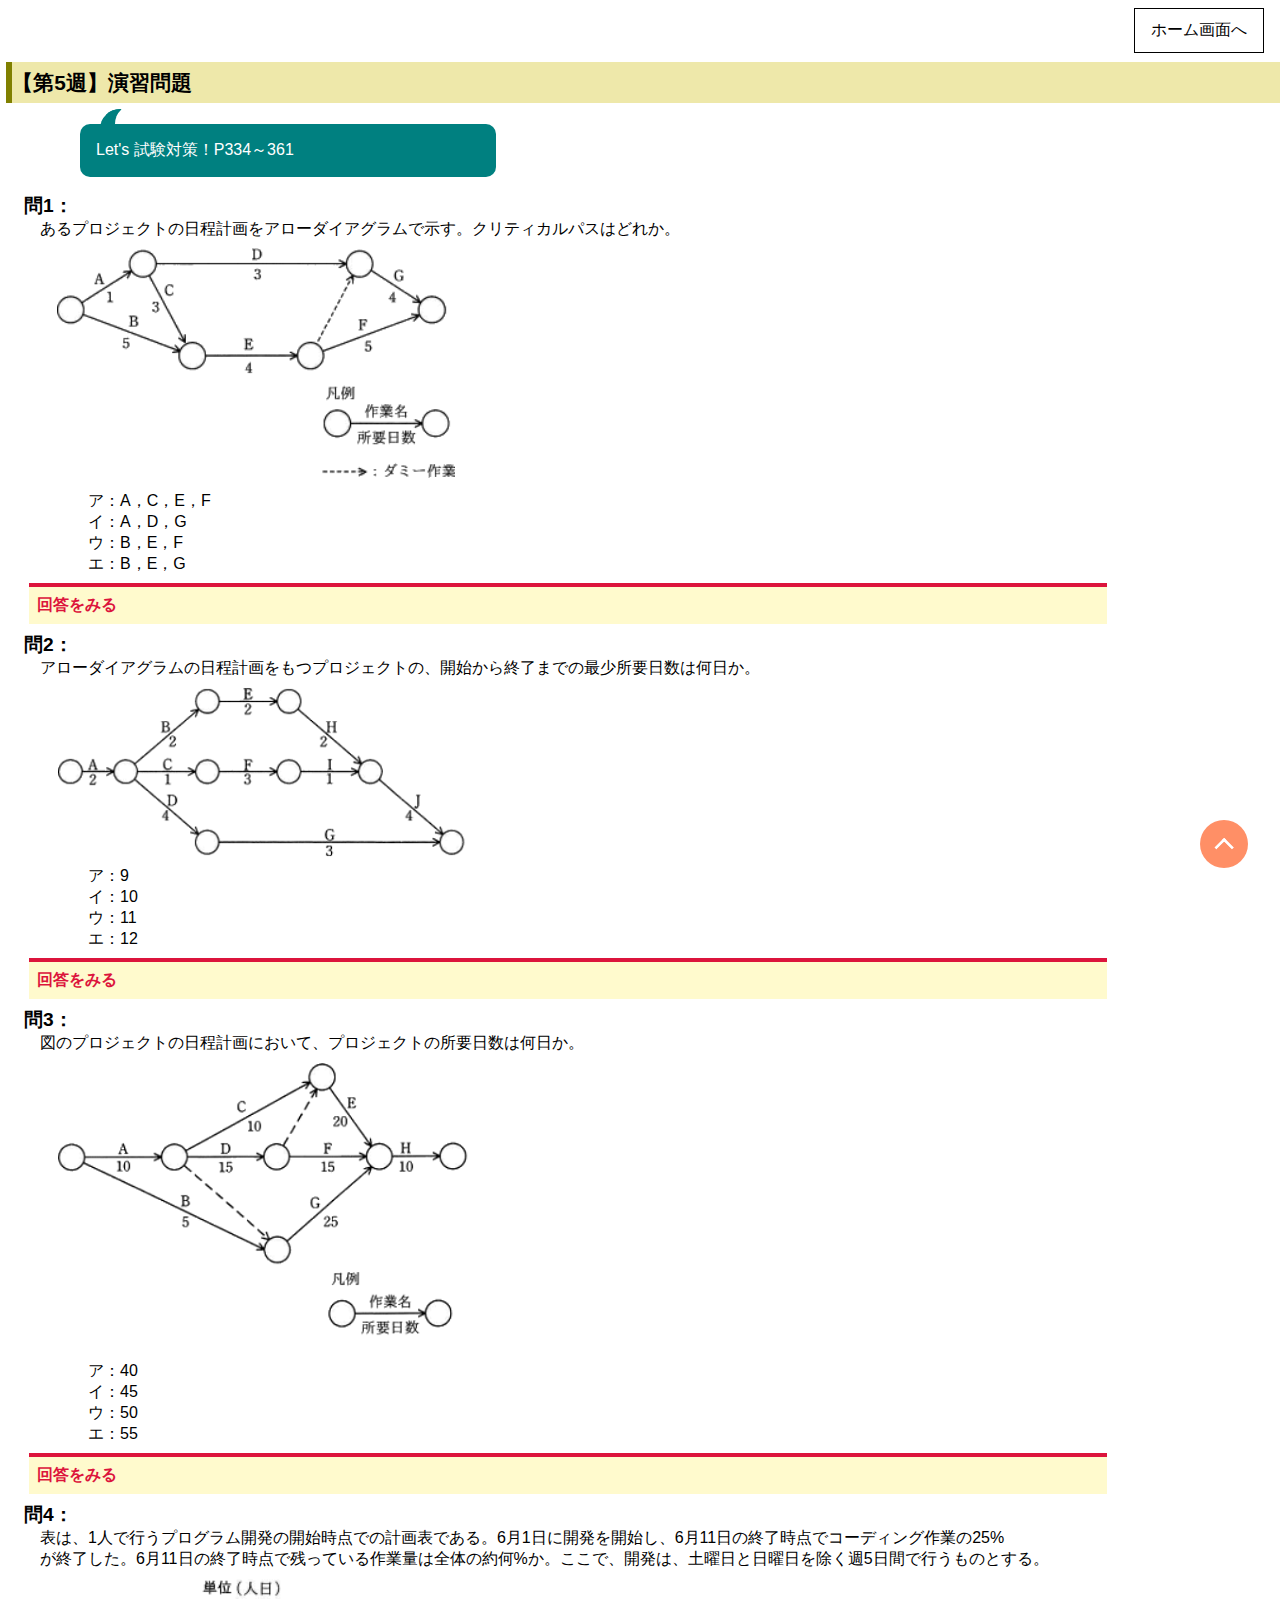
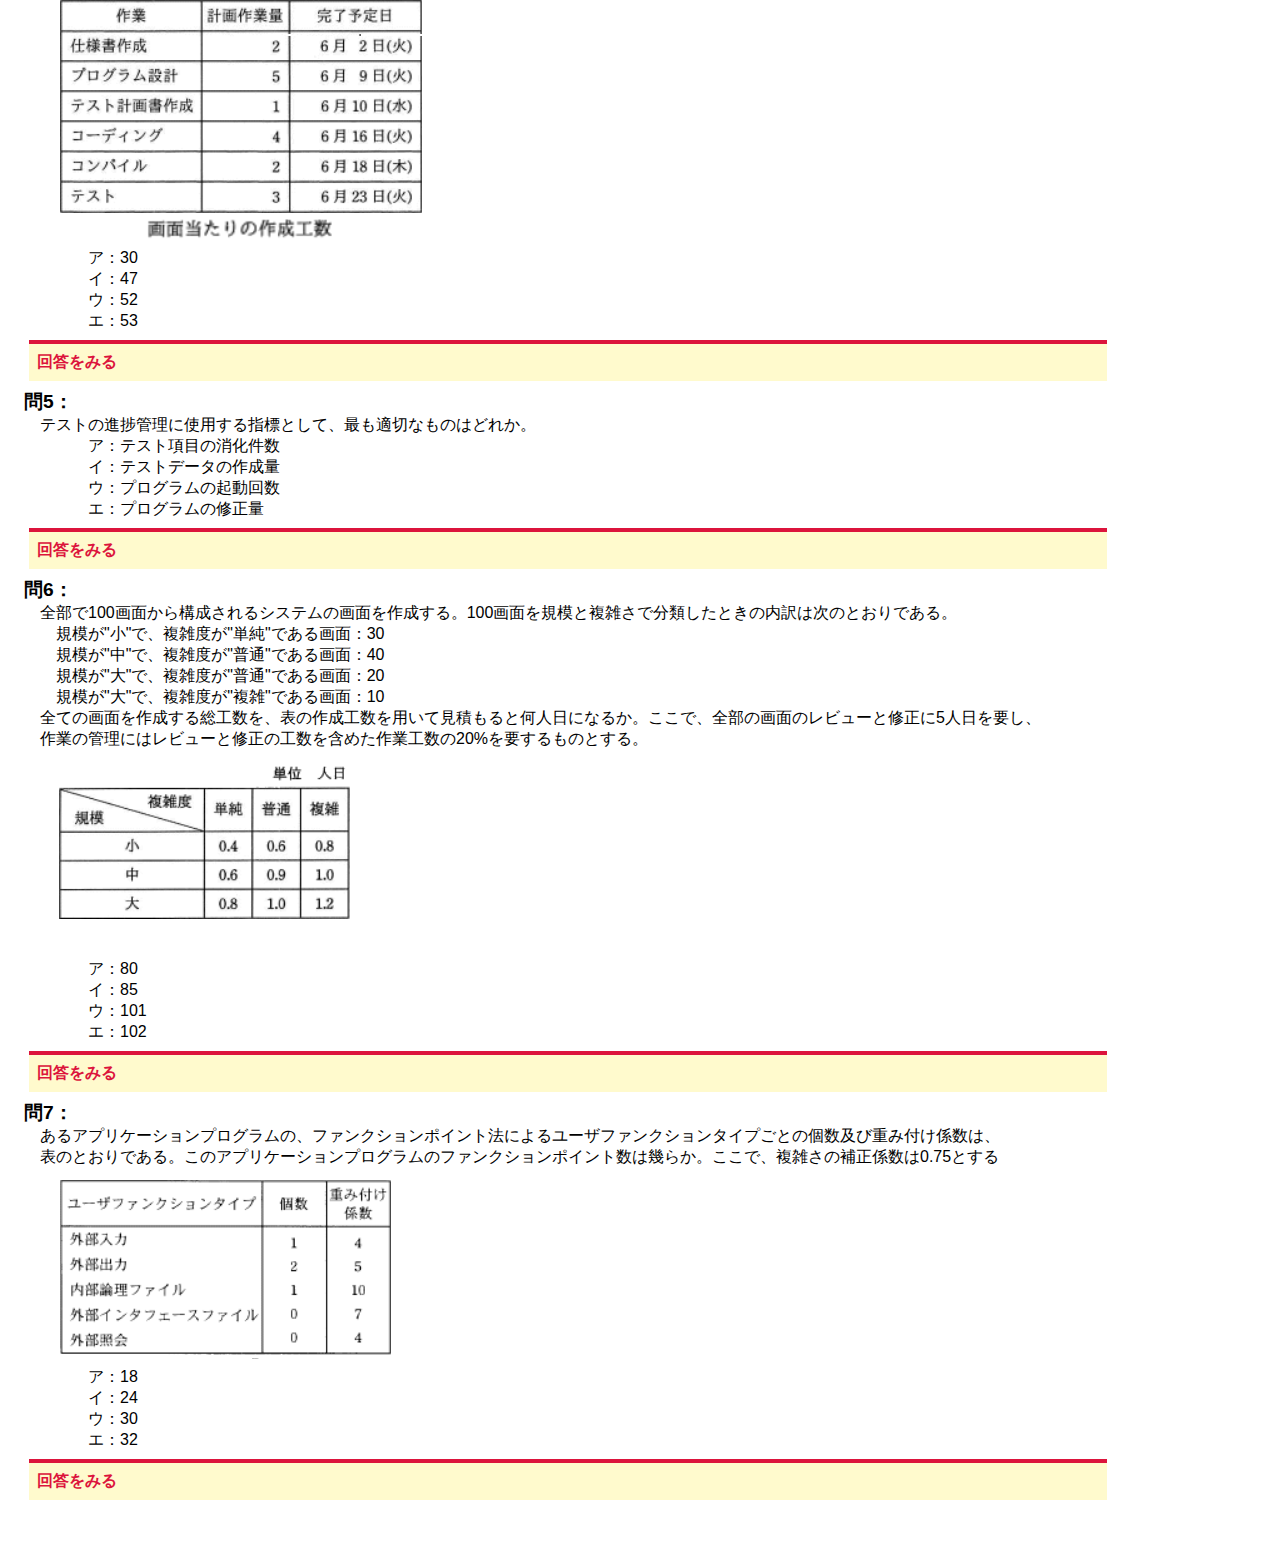
==== commit a5685a56: "Update ensyuu5.html" ====
--- a/ensyuu5.html
+++ b/ensyuu5.html
@@ -3,64 +3,153 @@
 	<head>
 		<meta charset = "UTF-8">
 		<meta name = "viewport" content = "width = device-width, initial-scale = 1">
-		<title>【第5週】章末問題まとめ</title>
+		<title>【第5週】演習問題まとめ</title>
 		<link rel="shortcut icon" type="image/x-icon" href="img/iconSub.png">
 		<link rel = "stylesheet" href = "css/StyleSheet.css" />
 		<style>
-			#ToHome { border: solid 1px black; padding: .7em 1em; position: absolute; top: .5em; right: 5em; }
-			h1 { border-left: .2em solid maroon; background-color: wheat; margin: 3em 0 1em 0; font-size: 1.5em; padding: .3em 0; }
-			.ToTop{ background: green; }
-			.balloon{ position: relative; padding: 1em; margin-top: .5em; background-color: orange; color: white; border-radius: 10px; width: 30%; left : 5em; }
-			.balloon::before{ content: ''; position: absolute; display: block; width: 0; height: 0; border-radius: 50%; transform: rotate( 45deg ); left: 20px; top: -15px; border-left: 20px solid orange; border-top: 20px solid orange; border-right: 20px solid transparent; border-bottom: 20px solid transparent; }
+			.ToTop{ background: orangered; }
+			#wrapperToi { width: 85%; margin: 1em; padding: 0 .5em; }
+			#ToHome { border: solid 1px black; padding: .7em 1em; position: absolute; top: .5em; right: 1em; }
+			h1 { border-left: .3em solid olive; background-color: palegoldenrod; margin: 3em 0 1em .3em; font-size: 1.3em; padding: .3em 0; }
+			.balloon{ width: 10rem; position: relative; padding: 1em; margin-top: .5em; background-color: teal; color: white; border-radius: 10px; width: 30%; left : 5em; }
+			.balloon::before{ content: ''; position: absolute; display: block; width: 0; height: 0; border-radius: 50%; transform: rotate( 45deg ); left: 20px; top: -15px; border-left: 20px solid teal; border-top: 20px solid teal; border-right: 20px solid transparent; border-bottom: 20px solid transparent; }
 			.balloon::after{ content: ''; position: absolute; display: block; width: 0; height: 0; border-radius: 50%; transform: rotate(45deg); left: 35px; top: -20px; border-left: 20px solid white; border-top: 20px solid white; border-right: 20px solid transparent; border-bottom: 20px solid transparent; }
 			a { text-decoration: none; }
 			a:link, a:visited, a:hover, a:active { color: black; }
-			.LinkAnserP { background-color: lightgreen; border: solid 1px black; padding: .7em 1em; width: 70%; margin: 1em 0 0 5em; }
+			.LinkAnserP { background-color: lightgreen; border: solid 1px black; padding: .7em 3em 0 1em; width: 70%; margin: 1em 0 0 5em; }
 			.LinkAnserP a:hover { opacity: 0.5; }
 			#ToHome a:hover { font-size: 1.2em; }
 			h2 { margin: 0; font-size: 1.2em; }
+			input#acd-check1, input#acd-check2, input#acd-check3, input#acd-check4, input#acd-check5, input#acd-check6, input#acd-check7, input#acd-check8, input#acd-check9, input#acd-check10 { display: none; }
+			.acd-label{ border-top:  .3em solid crimson; background: lemonchiffon; color: crimson; font-weight: bold; display: block; margin: .5em .3em; padding: .5em; }
+			.acd-content{ height: 0; visibility: hidden; }
+			.acd-check:checked + .acd-label + .acd-content{ border:  1px dashed crimson; height: 3em; margin: 0 3em; padding: .5em; visibility: visible; }
+			.mondaiImg1 { background: url( "img/mondai.png" ); margin: .5em 0;width: 400px; height: 235px; margin-left: 2em; }
+			.mondaiImg2 { background: url( "img/mondai.png" ); margin: .5em 0;width: 412px; height: 171px; margin-left: 2em; background-position: 0px -240px; }
+			.mondaiImg3 { background: url( "img/mondai.png" ); margin: .5em 0;width: 412px; height: 291px; margin-left: 2em; background-position: 0px -514px; }
+			.mondaiImg4 { background: url( "img/mondai.png" ); margin: .5em 0;width: 366px; height: 262px; margin-left: 2em; background-position: 0px -825px; }
+			.mondaiImg6 { background: url( "img/mondai.png" ); margin: .5em 0;width: 365px; height: 193px; margin-left: 2em; background-position: 0px -1100px; }
+			.mondaiImg7 { background: url( "img/mondai.png" ); margin: .5em 0;width: 341px; height: 183px; margin-left: 2em; background-position: 0px -1298px; }
 		</style>
 	</head>
 	<body>
 		<div id = "ToHome"><a href = "index.html">ホーム画面へ</a></div>
-		<h1>【第5週の確認テスト範囲】サービスマネジメント</h1>
-		<div class="balloon">合格教本の第6章！P362</div>
-		<h2>問1：</h2>
-		<div style = "padding-left: 2em; margin-right: 1em;">サービスマネジメントにおいて，サービスレベル管理の要求事項はどれか。</div>
-		<div class = "LinkAnserP"><a href = "https://www.fe-siken.com/kakomon/29_aki/q55.html" target = "_blank">平成29年秋期 午前問55へ</a></div>
-		<h2>問2：</h2>
-		<div style = "padding-left: 2em; margin-right: 1em;">ITILでは，可用性管理における重要業績評価指標(KPI)の例として，保守性を表す指標値の短縮を挙げている。この指標に該当するものはどれか。</div>
-		<div class = "LinkAnserP"><a href = "https://www.fe-siken.com/kakomon/28_aki/q57.html" target = "_blank">平成28年秋期 午前問57へ</a></div>
-		<h2>問3：</h2>
-		<div style = "padding-left: 2em; margin-right: 1em;">システムの開発部門と運用部門が別々に組織化されているとき，開発から運用への移行を円滑かつ効果的に進めるための方法のうち，適切なものはどれか。</div>
-		<div class = "LinkAnserP"><a href = "https://www.fe-siken.com/kakomon/29_haru/q56.html" target = "_blank">平成29年春期 午前問56へ</a></div>
-		<h2>問4：</h2>
-		<div style = "padding-left: 2em; margin-right: 1em;">ITサービスマネジメントの活動のうち，インシデント管理及びサービス要求管理として行うものはどれか。</div>
-		<div class = "LinkAnserP"><a href = "https://www.fe-siken.com/kakomon/29_haru/q57.html" target = "_blank">平成29年春期 午前問57へ</a></div>
-		<h2>問5：</h2>
-		<div style = "padding-left: 2em; margin-right: 1em;">新規システムにおけるデータのバックアップ方法に関する記述のうち，最も適切なものはどれか。</div>
-		<div class = "LinkAnserP"><a href = "https://www.fe-siken.com/kakomon/29_aki/q56.html" target = "_blank">平成29年秋期 午前問56へ</a></div>
-		<h2>問6：</h2>
-		<div style = "padding-left: 2em; margin-right: 1em;">サービスデスク組織の構造とその特徴のうち，ローカルサービスデスクのものはどれか。</div>
-		<div class = "LinkAnserP"><a href = "https://www.fe-siken.com/kakomon/30_haru/q56.html" target = "_blank">平成30年春期 午前問56へ</a></div>
-		<h2>問7：</h2>
-		<div style = "padding-left: 2em; margin-right: 1em;">落雷によって発生する過電圧の被害から情報システムを守るための手段として，有効なものはどれか。</div>
-		<div class = "LinkAnserP"><a href = "https://www.fe-siken.com/kakomon/29_aki/q57.html" target = "_blank">平成29年秋期 午前問57へ</a></div>
-		<h2>問8：</h2>
-		<div style = "padding-left: 2em; margin-right: 1em;">ミッションクリティカルシステムの意味として，適切なものはどれか。</div>
-		<div class = "LinkAnserP"><a href = "https://www.fe-siken.com/kakomon/28_haru/q55.html" target = "_blank">平成28年春期 午前問55へ</a></div>
-		<h2>問9：</h2>
-		<div style = "padding-left: 2em; margin-right: 1em;">システム監査実施体制のうち，システム監査人の独立性の観点から避けるべきものはどれか。</div>
-		<div class = "LinkAnserP"><a href = "https://www.fe-siken.com/kakomon/30_haru/q59.html" target = "_blank">平成30年春期 午前問59へ</a></div>
-		<h2>問10：</h2>
-		<div style = "padding-left: 2em; margin-right: 1em;">システム監査人が実施するヒアリングに関する記述のうち，適切なものはどれか。</div>
-		<div class = "LinkAnserP"><a href = "https://www.fe-siken.com/kakomon/29_aki/q59.html" target = "_blank">平成29年秋期 午前問59へ</a></div>
-		<h2>問11：</h2>
-		<div style = "padding-left: 2em; margin-right: 1em;">システム運用業務のオペレーション管理に関する監査で判明した状況のうち，指摘事項として監査報告書に記載すべきものはどれか。</div>
-		<div class = "LinkAnserP"><a href = "https://www.fe-siken.com/kakomon/29_aki/q58.html" target = "_blank">平成29年秋期 午前問58へ</a></div>
-		<h2>問12：</h2>
-		<div style = "padding-left: 2em; margin-right: 1em;">JIS Q 27001:2014(情報セキュリティマネジメントシステム－要求事項)に基づいてISMS内部監査を行った結果として判明した状況のうち，監査人が指摘事項として監査報告書に記載すべきものはどれか。</div>
-		<div class = "LinkAnserP"><a href = "https://www.fe-siken.com/kakomon/30_aki/q58.html" target = "_blank">平成30年秋期 午前問58へ</a></div>
+		<h1>【第5週】演習問題</h1>
+		<div class="balloon">Let's 試験対策！P334～361</div>
+		<div id = "wrapperToi">
+			<h2>問1：</h2>
+			<div style = "padding-left: 1em; padding-right: .5em;">あるプロジェクトの日程計画をアローダイアグラムで示す。クリティカルパスはどれか。</div>
+			<div class = "mondaiImg1"></div>
+			<div style = "margin-left: 4em;"><span>ア：</span>A，C，E，F</div>
+			<div style = "margin-left: 4em;"><span>イ：</span>A，D，G</div>
+			<div style = "margin-left: 4em;"><span>ウ：</span>B，E，F</div>
+			<div style = "margin-left: 4em;"><span>エ：</span>B，E，G</div>
+			<input id="acd-check1" class="acd-check" type="checkbox">
+			<label class="acd-label" for="acd-check1">回答をみる</label>
+			<div class="acd-content">
+				<div>
+					<div>正解は「<span style = "color: crimson; font-weight: bold;">ウ</span>」です。</div>
+					<div>解説サイト：<a href = "https://www.fe-siken.com/bunya.php?m=14&s=6&no=2" target = "_blank">平成24春期 問52へ</a></div>
+				</div>
+			</div>
+			<h2>問2：</h2>
+			<div style = "padding-left: 1em; padding-right: 1em;">アローダイアグラムの日程計画をもつプロジェクトの、開始から終了までの最少所要日数は何日か。</div>
+			<div class = "mondaiImg2"></div>
+			<div style = "margin-left: 4em;"><span>ア：</span>9</div>
+			<div style = "margin-left: 4em;"><span>イ：</span>10</div>
+			<div style = "margin-left: 4em;"><span>ウ：</span>11</div>
+			<div style = "margin-left: 4em;"><span>エ：</span>12</div>
+			<input id="acd-check2" class="acd-check" type="checkbox">
+			<label class="acd-label" for="acd-check2">回答をみる</label>
+			<div class="acd-content">
+				<div>
+					<div>正解は「<span style = "color: crimson; font-weight: bold;">エ</span>」です。</div>
+					<div>解説サイト：<a href = "https://www.fe-siken.com/kakomon/31_haru/q53.html" target = "_blank">平成31年春期 午前問53へ</a></div>
+				</div>
+			</div>
+			<h2>問3：</h2>
+			<div style = "padding-left: 1em; padding-right: 1em;">図のプロジェクトの日程計画において、プロジェクトの所要日数は何日か。</div>
+			<div class = "mondaiImg3"></div>
+			<div style = "margin-left: 4em;"><span>ア：</span>40</div>
+			<div style = "margin-left: 4em;"><span>イ：</span>45</div>
+			<div style = "margin-left: 4em;"><span>ウ：</span>50</div>
+			<div style = "margin-left: 4em;"><span>エ：</span>55</div>
+			<input id="acd-check3" class="acd-check" type="checkbox">
+			<label class="acd-label" for="acd-check3">回答をみる</label>
+			<div class="acd-content">
+				<div>
+					<div>正解は「<span style = "color: crimson; font-weight: bold;">エ</span>」です。</div>
+					<div>解説サイト：<a href = "https://www.fe-siken.com/bunya.php?m=14&s=6&no=5" target = "_blank">平成30年秋期 問52へ</a></div>
+				</div>
+			</div>
+			<h2>問4：</h2>
+			<div style = "padding-left: 1em; padding-right: 1em;">表は、1人で行うプログラム開発の開始時点での計画表である。6月1日に開発を開始し、6月11日の終了時点でコーディング作業の25%が終了した。6月11日の終了時点で残っている作業量は全体の約何%か。ここで、開発は、土曜日と日曜日を除く週5日間で行うものとする。</div>
+			<div class = "mondaiImg4"></div>
+			<div style = "margin-left: 4em;"><span>ア：</span>30</div>
+			<div style = "margin-left: 4em;"><span>イ：</span>47</div>
+			<div style = "margin-left: 4em;"><span>ウ：</span>52</div>
+			<div style = "margin-left: 4em;"><span>エ：</span>53</div>
+			<input id="acd-check4" class="acd-check" type="checkbox">
+			<label class="acd-label" for="acd-check4">回答をみる</label>
+			<div class="acd-content">
+				<div>
+					<div>正解は「<span style = "color: crimson; font-weight: bold;">イ</span>」です。</div>
+					<div>解説サイト：<a href = "https://www.fe-siken.com/bunya.php?m=14&s=6&no=6" target = "_blank">平成30年秋期 問52へ</a></div>
+				</div>
+			</div>
+			<h2>問5：</h2>
+			<div style = "padding-left: 1em; padding-right: 1em;">テストの進捗管理に使用する指標として、最も適切なものはどれか。</div>
+			<div style = "margin-left: 4em;"><span>ア：</span>テスト項目の消化件数</div>
+			<div style = "margin-left: 4em;"><span>イ：</span>テストデータの作成量</div>
+			<div style = "margin-left: 4em;"><span>ウ：</span>プログラムの起動回数</div>
+			<div style = "margin-left: 4em;"><span>エ：</span>プログラムの修正量</div>
+			<input id="acd-check5" class="acd-check" type="checkbox">
+			<label class="acd-label" for="acd-check5">回答をみる</label>
+			<div class="acd-content">
+				<div>
+					<div>正解は「<span style = "color: crimson; font-weight: bold;">ア</span>」です。</div>
+					<div>解説サイト：<a href = "https://www.fe-siken.com/bunya.php?m=14&s=6&no=24" target = "_blank">平成30年秋期 問52へ</a></div>
+				</div>
+			</div>
+			<h2>問6：</h2>
+			<div style = "padding-left: 1em; padding-right: 1em;">
+			全部で100画面から構成されるシステムの画面を作成する。100画面を規模と複雑さで分類したときの内訳は次のとおりである。<br>
+			　規模が"小"で、複雑度が"単純"である画面：30<br>
+			　規模が"中"で、複雑度が"普通"である画面：40<br>
+			　規模が"大"で、複雑度が"普通"である画面：20<br>
+			　規模が"大"で、複雑度が"複雑"である画面：10<br>
+			全ての画面を作成する総工数を、表の作成工数を用いて見積もると何人日になるか。ここで、全部の画面のレビューと修正に5人日を要し、作業の管理にはレビューと修正の工数を含めた作業工数の20%を要するものとする。
+			</div>
+			<div class = "mondaiImg6"></div>
+			<div style = "margin-left: 4em;"><span>ア：</span>80</div>
+			<div style = "margin-left: 4em;"><span>イ：</span>85</div>
+			<div style = "margin-left: 4em;"><span>ウ：</span>101</div>
+			<div style = "margin-left: 4em;"><span>エ：</span>102</div>
+			<input id="acd-check6" class="acd-check" type="checkbox">
+			<label class="acd-label" for="acd-check6">回答をみる</label>
+			<div class="acd-content">
+				<div>
+					<div>正解は「<span style = "color: crimson; font-weight: bold;">エ</span>」です。</div>
+					<div>解説サイト：<a href = "https://www.fe-siken.com/bunya.php?m=14&s=7&no=5" target = "_blank">平成31年春期 問53へ</a></div>
+				</div>
+			</div>
+			<h2>問7：</h2>
+			<div style = "padding-left: 1em; padding-right: 1em;">あるアプリケーションプログラムの、ファンクションポイント法によるユーザファンクションタイプごとの個数及び重み付け係数は、表のとおりである。このアプリケーションプログラムのファンクションポイント数は幾らか。ここで、複雑さの補正係数は0.75とする
+			</div>
+			<div class = "mondaiImg7"></div>
+			<div style = "margin-left: 4em;"><span>ア：</span>18</div>
+			<div style = "margin-left: 4em;"><span>イ：</span>24</div>
+			<div style = "margin-left: 4em;"><span>ウ：</span>30</div>
+			<div style = "margin-left: 4em;"><span>エ：</span>32</div>
+			<input id="acd-check7" class="acd-check" type="checkbox">
+			<label class="acd-label" for="acd-check7">回答をみる</label>
+			<div class="acd-content">
+				<div>
+					<div>正解は「<span style = "color: crimson; font-weight: bold;">ア</span>」です。</div>
+					<div>解説サイト：<a href = "https://www.fe-siken.com/bunya.php?m=14&s=7&no=22" target = "_blank">平成30春期 問54</a></div>
+				</div>
+			</div>
+		</div>
 		<div class = "ToTop"><a href = "#ToHome"></a></div>
 	</body>
 </html>
--- a/css/StyleSheet.css
+++ b/css/StyleSheet.css
@@ -1,5 +1,7 @@
 @charset "UTF-8";
-* { font-family: sans-serif; word-break: keep-all; }
+
+* { font-family: sans-serif; word-break: keep-all; margin: 0; padding: 0; }
+body { -webkit-text-size-adjust: 100%; }
 #BgH1 { background-color: white; background-image: url("data:image/svg+xml,%3Csvg xmlns='http://www.w3.org/2000/svg' viewBox='0 0 2000 1500'%3E%3Cdefs%3E%3Crect stroke='%23ffffff' stroke-width='.5' width='1' height='1' id='s'/%3E%3Cpattern id='a' width='3' height='3' patternUnits='userSpaceOnUse' patternTransform='scale(50) translate(-980 -735)'%3E%3Cuse fill='%23fafafa' href='%23s' y='2'/%3E%3Cuse fill='%23fafafa' href='%23s' x='1' y='2'/%3E%3Cuse fill='%23f5f5f5' href='%23s' x='2' y='2'/%3E%3Cuse fill='%23f5f5f5' href='%23s'/%3E%3Cuse fill='%23f0f0f0' href='%23s' x='2'/%3E%3Cuse fill='%23f0f0f0' href='%23s' x='1' y='1'/%3E%3C/pattern%3E%3Cpattern id='b' width='7' height='11' patternUnits='userSpaceOnUse' patternTransform='scale(50) translate(-980 -735)'%3E%3Cg fill='%23ebebeb'%3E%3Cuse href='%23s'/%3E%3Cuse href='%23s' y='5' /%3E%3Cuse href='%23s' x='1' y='10'/%3E%3Cuse href='%23s' x='2' y='1'/%3E%3Cuse href='%23s' x='2' y='4'/%3E%3Cuse href='%23s' x='3' y='8'/%3E%3Cuse href='%23s' x='4' y='3'/%3E%3Cuse href='%23s' x='4' y='7'/%3E%3Cuse href='%23s' x='5' y='2'/%3E%3Cuse href='%23s' x='5' y='6'/%3E%3Cuse href='%23s' x='6' y='9'/%3E%3C/g%3E%3C/pattern%3E%3Cpattern id='h' width='5' height='13' patternUnits='userSpaceOnUse' patternTransform='scale(50) translate(-980 -735)'%3E%3Cg fill='%23ebebeb'%3E%3Cuse href='%23s' y='5'/%3E%3Cuse href='%23s' y='8'/%3E%3Cuse href='%23s' x='1' y='1'/%3E%3Cuse href='%23s' x='1' y='9'/%3E%3Cuse href='%23s' x='1' y='12'/%3E%3Cuse href='%23s' x='2'/%3E%3Cuse href='%23s' x='2' y='4'/%3E%3Cuse href='%23s' x='3' y='2'/%3E%3Cuse href='%23s' x='3' y='6'/%3E%3Cuse href='%23s' x='3' y='11'/%3E%3Cuse href='%23s' x='4' y='3'/%3E%3Cuse href='%23s' x='4' y='7'/%3E%3Cuse href='%23s' x='4' y='10'/%3E%3C/g%3E%3C/pattern%3E%3Cpattern id='c' width='17' height='13' patternUnits='userSpaceOnUse' patternTransform='scale(50) translate(-980 -735)'%3E%3Cg fill='%23e5e5e5'%3E%3Cuse href='%23s' y='11'/%3E%3Cuse href='%23s' x='2' y='9'/%3E%3Cuse href='%23s' x='5' y='12'/%3E%3Cuse href='%23s' x='9' y='4'/%3E%3Cuse href='%23s' x='12' y='1'/%3E%3Cuse href='%23s' x='16' y='6'/%3E%3C/g%3E%3C/pattern%3E%3Cpattern id='d' width='19' height='17' patternUnits='userSpaceOnUse' patternTransform='scale(50) translate(-980 -735)'%3E%3Cg fill='%23ffffff'%3E%3Cuse href='%23s' y='9'/%3E%3Cuse href='%23s' x='16' y='5'/%3E%3Cuse href='%23s' x='14' y='2'/%3E%3Cuse href='%23s' x='11' y='11'/%3E%3Cuse href='%23s' x='6' y='14'/%3E%3C/g%3E%3Cg fill='%23e0e0e0'%3E%3Cuse href='%23s' x='3' y='13'/%3E%3Cuse href='%23s' x='9' y='7'/%3E%3Cuse href='%23s' x='13' y='10'/%3E%3Cuse href='%23s' x='15' y='4'/%3E%3Cuse href='%23s' x='18' y='1'/%3E%3C/g%3E%3C/pattern%3E%3Cpattern id='e' width='47' height='53' patternUnits='userSpaceOnUse' patternTransform='scale(50) translate(-980 -735)'%3E%3Cg fill='%23F60'%3E%3Cuse href='%23s' x='2' y='5'/%3E%3Cuse href='%23s' x='16' y='38'/%3E%3Cuse href='%23s' x='46' y='42'/%3E%3Cuse href='%23s' x='29' y='20'/%3E%3C/g%3E%3C/pattern%3E%3Cpattern id='f' width='59' height='71' patternUnits='userSpaceOnUse' patternTransform='scale(50) translate(-980 -735)'%3E%3Cg fill='%23F60'%3E%3Cuse href='%23s' x='33' y='13'/%3E%3Cuse href='%23s' x='27' y='54'/%3E%3Cuse href='%23s' x='55' y='55'/%3E%3C/g%3E%3C/pattern%3E%3Cpattern id='g' width='139' height='97' patternUnits='userSpaceOnUse' patternTransform='scale(50) translate(-980 -735)'%3E%3Cg fill='%23F60'%3E%3Cuse href='%23s' x='11' y='8'/%3E%3Cuse href='%23s' x='51' y='13'/%3E%3Cuse href='%23s' x='17' y='73'/%3E%3Cuse href='%23s' x='99' y='57'/%3E%3C/g%3E%3C/pattern%3E%3C/defs%3E%3Crect fill='url(%23a)' width='100%25' height='100%25'/%3E%3Crect fill='url(%23b)' width='100%25' height='100%25'/%3E%3Crect fill='url(%23h)' width='100%25' height='100%25'/%3E%3Crect fill='url(%23c)' width='100%25' height='100%25'/%3E%3Crect fill='url(%23d)' width='100%25' height='100%25'/%3E%3Crect fill='url(%23e)' width='100%25' height='100%25'/%3E%3Crect fill='url(%23f)' width='100%25' height='100%25'/%3E%3Crect fill='url(%23g)' width='100%25' height='100%25'/%3E%3C/svg%3E"); background-attachment: fixed; text-align: center; }
 .blink { -webkit-animation: blink 3s ease infinite; animation: blink 3s ease infinite; padding-left: .5em; color: maroon; font-weight: bold; }
 @-webkit-keyframes blink { 0% { opacity: 0; } 100% { opacity: 1; } }
@@ -33,11 +35,12 @@
 #beforeGakki_weeknum { font-weight: bold; padding-top: .2em; background-color: lightyellow; }
 #DMweeknum { margin-bottom: 1em; font-weight: bold; padding-top: .2em; background-color: lightgray; }
 #weeknum { margin-bottom: 1em; font-weight: bold; padding-top: .2em; background-color: azure; }
-.info { text-align: center; position: relative; margin: 0 auto; width: 80%; padding: 1em; border: .2em solid maroon; border-radius: .5em; margin-bottom: 1em; }
+.info { background-color: white; text-align: center; position: relative; margin: 0 auto; width: 80%; padding: 1em; border: .2em solid maroon; border-radius: .5em; z-index: 2; margin: 0 .5em; }
 .infoTitle { position: absolute; display: inline-block; top: -.7em; left: .7em; padding: 0 10px; line-height: 1.5em; font-size: 1em; background: white; color: maroon; font-weight: bold; }
-.ToTop{ width: 3em; height: 3em; position: fixed; right: 2em; bottom: 2em; background: orange; opacity: 0.6; border-radius: 50%; }
+.ToTop{ width: 3em; height: 3em; position: fixed; right: 2em; bottom: 2em; background: orange; opacity: 0.6; border-radius: 50%; z-index: 1; }
 .ToTop a{ position: relative; display: block; width: 5em; height: 5em; }
 .ToTop::before{ position: absolute; font-size: .7em; border-top: .3em solid white; border-right: .3em solid white; border-right-radius: 20px; border-radius: 0 .12em; content: ""; transform: translate( 1em, -.5em ) rotate( 315deg ); display: inline-block; padding-top: 0em; padding-left: 0em; width: 1em; height: 1em; right: 2.5em; bottom: .7em; }
+#scl { background-color: white; height: 1.5em; width: 100%; position: relative; z-index: 2; }
 .beforeGakki { display: block; position: relative; margin: .35em auto; margin-top: 1em; padding: 1em; padding-top: 3em; width: 90%; background: whitesmoke; }
 .beforeGakkiFE div { margin-top: 0; }
 .beforeGakkiFE { display: inline-block; position: absolute; left: 0; top: 10px; box-sizing: border-box; padding: 0 10px; margin: 0 .05em; height: 2em; line-height: 2em; font-size: small; color: white; background: firebrick; box-shadow: 1px -1px 1px rgba(0, 0, 0, 0.1); }
@@ -53,9 +56,5 @@
 .contents div a:hover { box-shadow: 0 15px 30px -5px rgba( 0, 0, 0, .15 ), 0 0 5px rgba( 0, 0, 0, .1 ); transform: translateY( -4px ); padding: .5em; }
 
 @media screen and ( max-width: 600px ){ 
-	html{ font-size: 1.5em; line-height: 1.2em; }
-	.ToTop{ width: 5rem; height: 5rem; position: fixed; right: 2rem; bottom: 2rem; border-radius: 50%; }
-	.ToTop a{ position: relative; display: block; width: 7rem; height: 7rem; }
-	.ToTop::before{ position: absolute; font-size: 1rem; border-top: .5rem solid white; border-right: .5rem solid white; border-right-radius: 20px; border-radius: 0 .12rem; content: ""; transform: translate( 1rem, -.5rem ) rotate( 315deg ); display: inline-block; padding-top: 0rem; padding-left: 0rem; width: 2rem; height: 2rem; left: .3rem; bottom: .3rem; }
-	#contents, #DMcontents, #beforeGakki, .info { width: 93% !important; }
+	#contents, #DMcontents, #beforeGakki, .info { width: 87% !important; }
 }
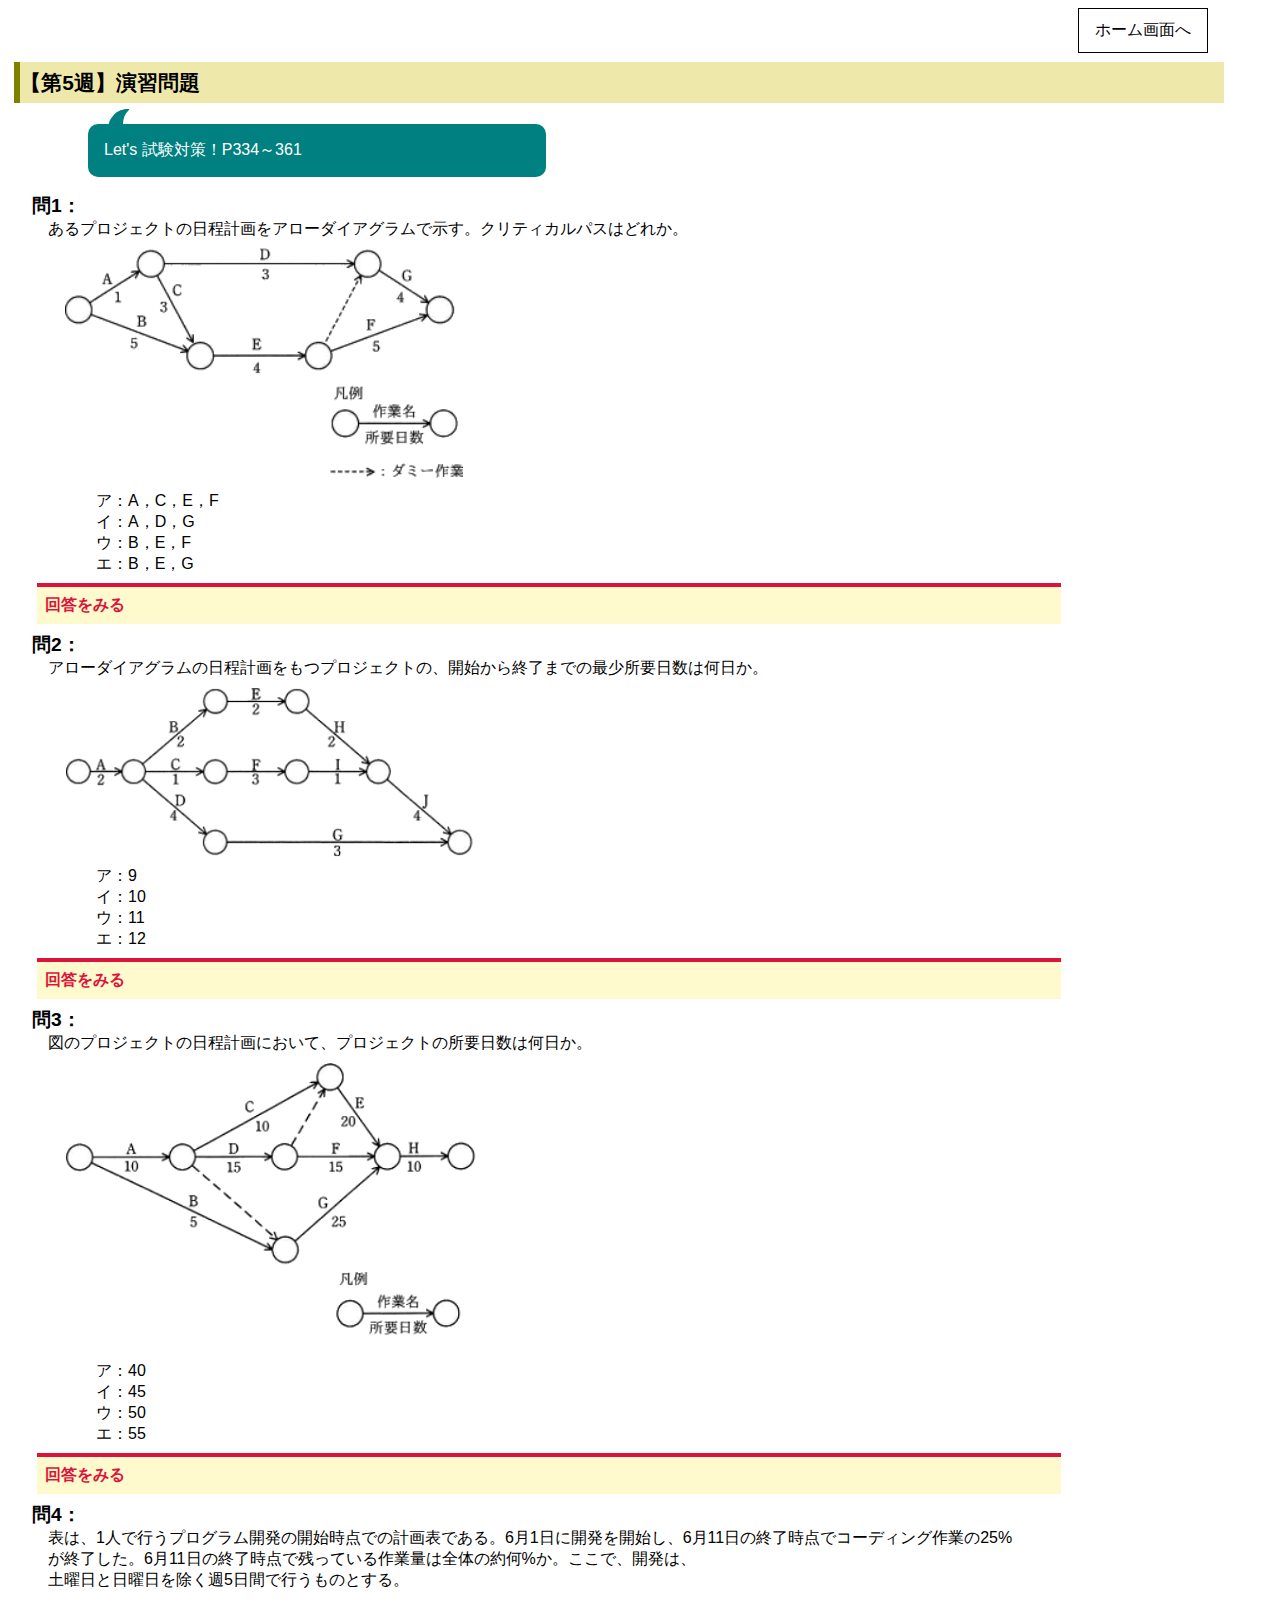
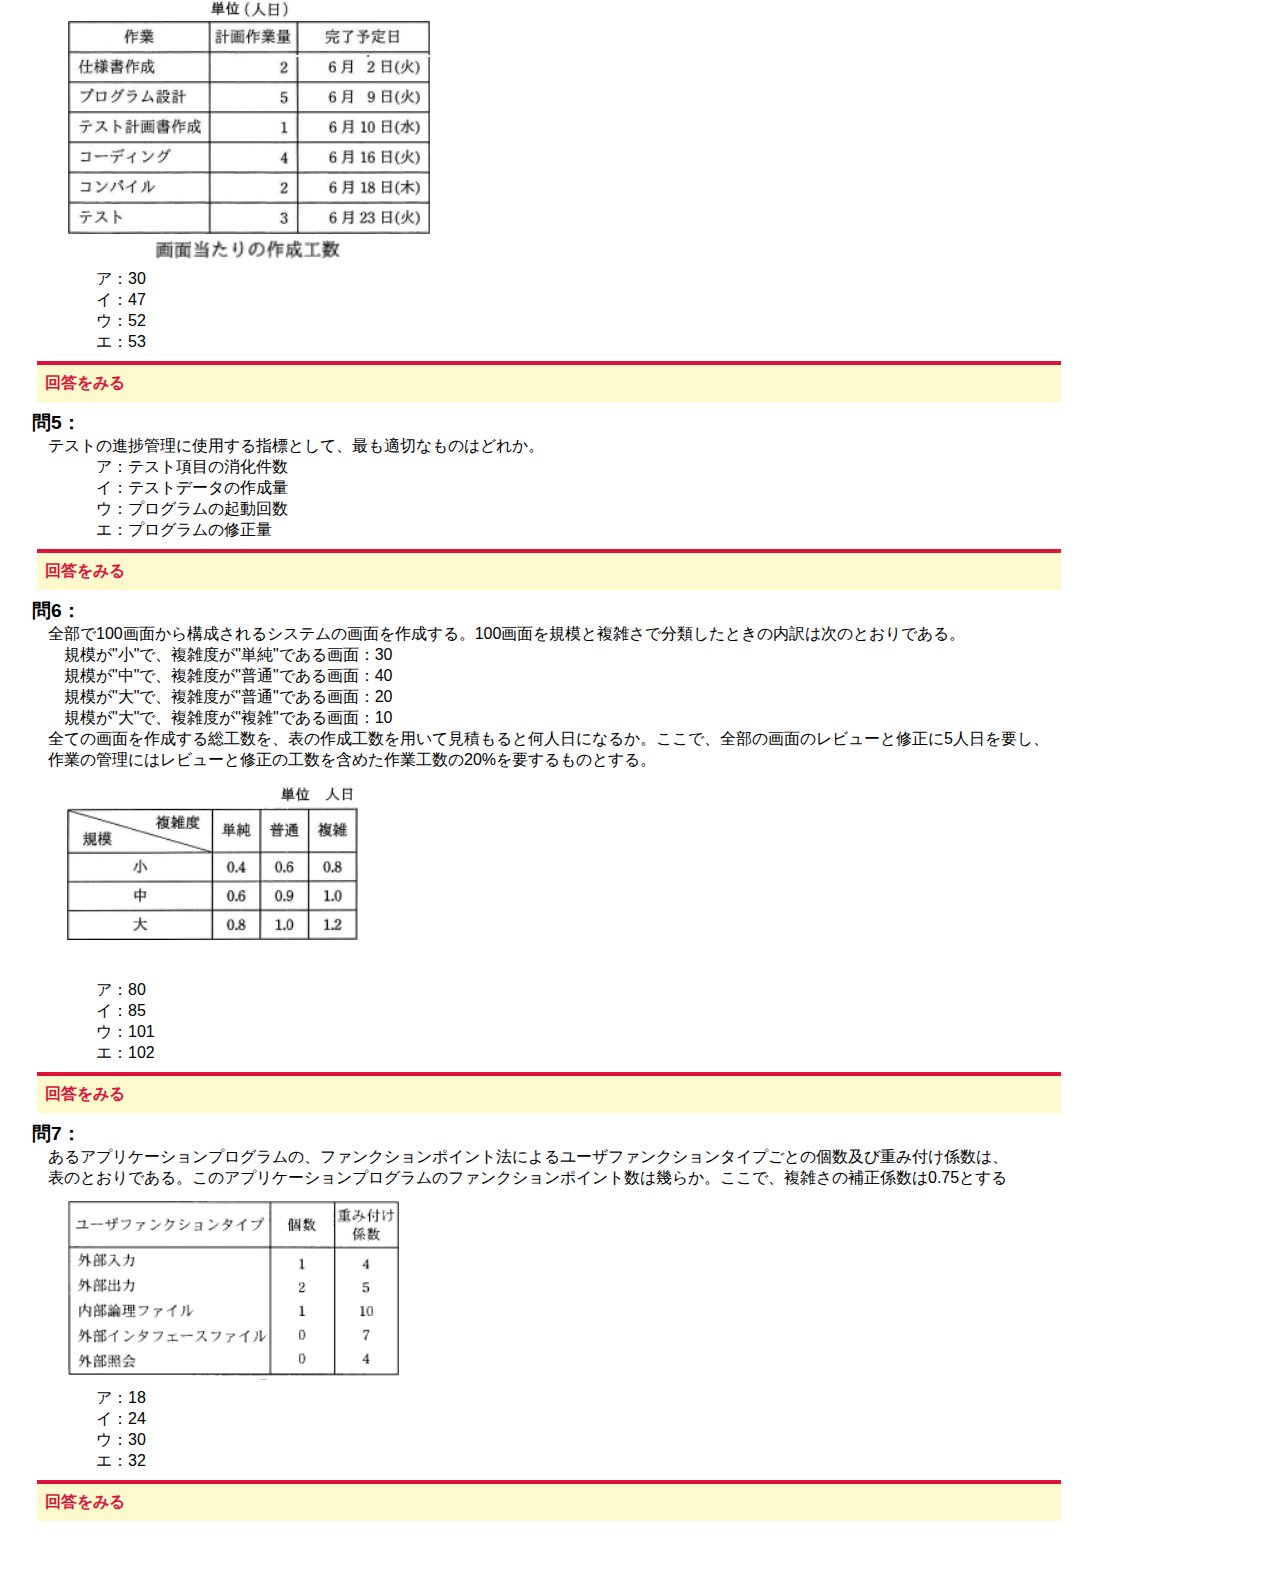
==== commit b653349e: "Update ensyuu5.html" ====
--- a/ensyuu5.html
+++ b/ensyuu5.html
@@ -11,9 +11,8 @@
 			#wrapperToi { width: 85%; margin: 1em; padding: 0 .5em; }
 			#ToHome { border: solid 1px black; padding: .7em 1em; position: absolute; top: .5em; right: 1em; }
 			h1 { border-left: .3em solid olive; background-color: palegoldenrod; margin: 3em 0 1em .3em; font-size: 1.3em; padding: .3em 0; }
-			.balloon{ width: 10rem; position: relative; padding: 1em; margin-top: .5em; background-color: teal; color: white; border-radius: 10px; width: 30%; left : 5em; }
-			.balloon::before{ content: ''; position: absolute; display: block; width: 0; height: 0; border-radius: 50%; transform: rotate( 45deg ); left: 20px; top: -15px; border-left: 20px solid teal; border-top: 20px solid teal; border-right: 20px solid transparent; border-bottom: 20px solid transparent; }
-			.balloon::after{ content: ''; position: absolute; display: block; width: 0; height: 0; border-radius: 50%; transform: rotate(45deg); left: 35px; top: -20px; border-left: 20px solid white; border-top: 20px solid white; border-right: 20px solid transparent; border-bottom: 20px solid transparent; }
+			.balloon{ background-color: teal;}
+			.balloon::before{ border-left: 20px solid teal; border-top: 20px solid teal; }
 			a { text-decoration: none; }
 			a:link, a:visited, a:hover, a:active { color: black; }
 			.LinkAnserP { background-color: lightgreen; border: solid 1px black; padding: .7em 3em 0 1em; width: 70%; margin: 1em 0 0 5em; }
@@ -23,7 +22,7 @@
 			input#acd-check1, input#acd-check2, input#acd-check3, input#acd-check4, input#acd-check5, input#acd-check6, input#acd-check7, input#acd-check8, input#acd-check9, input#acd-check10 { display: none; }
 			.acd-label{ border-top:  .3em solid crimson; background: lemonchiffon; color: crimson; font-weight: bold; display: block; margin: .5em .3em; padding: .5em; }
 			.acd-content{ height: 0; visibility: hidden; }
-			.acd-check:checked + .acd-label + .acd-content{ border:  1px dashed crimson; height: 3em; margin: 0 3em; padding: .5em; visibility: visible; }
+			.acd-check:checked + .acd-label + .acd-content{ border:  1px dashed crimson; height: 5em; margin: 0 3em; padding: .5em; visibility: visible; }
 			.mondaiImg1 { background: url( "img/mondai.png" ); margin: .5em 0;width: 400px; height: 235px; margin-left: 2em; }
 			.mondaiImg2 { background: url( "img/mondai.png" ); margin: .5em 0;width: 412px; height: 171px; margin-left: 2em; background-position: 0px -240px; }
 			.mondaiImg3 { background: url( "img/mondai.png" ); margin: .5em 0;width: 412px; height: 291px; margin-left: 2em; background-position: 0px -514px; }
@@ -32,7 +31,7 @@
 			.mondaiImg7 { background: url( "img/mondai.png" ); margin: .5em 0;width: 341px; height: 183px; margin-left: 2em; background-position: 0px -1298px; }
 		</style>
 	</head>
-	<body>
+	<body id = "SubPage_top">
 		<div id = "ToHome"><a href = "index.html">ホーム画面へ</a></div>
 		<h1>【第5週】演習問題</h1>
 		<div class="balloon">Let's 試験対策！P334～361</div>
@@ -150,6 +149,6 @@
 				</div>
 			</div>
 		</div>
-		<div class = "ToTop"><a href = "#ToHome"></a></div>
+		<div class = "SubPage_top"><a href = "#Page_top"></a></div>
 	</body>
 </html>
--- a/css/StyleSheet.css
+++ b/css/StyleSheet.css
@@ -1,46 +1,28 @@
 @charset "UTF-8";
 
-* { font-family: sans-serif; word-break: keep-all; margin: 0; padding: 0; }
+* { font-family: sans-serif; word-break: keep-all; overflow-wrap: break-word; margin: 0; padding: 0; }
 body { -webkit-text-size-adjust: 100%; }
-#BgH1 { background-color: white; background-image: url("data:image/svg+xml,%3Csvg xmlns='http://www.w3.org/2000/svg' viewBox='0 0 2000 1500'%3E%3Cdefs%3E%3Crect stroke='%23ffffff' stroke-width='.5' width='1' height='1' id='s'/%3E%3Cpattern id='a' width='3' height='3' patternUnits='userSpaceOnUse' patternTransform='scale(50) translate(-980 -735)'%3E%3Cuse fill='%23fafafa' href='%23s' y='2'/%3E%3Cuse fill='%23fafafa' href='%23s' x='1' y='2'/%3E%3Cuse fill='%23f5f5f5' href='%23s' x='2' y='2'/%3E%3Cuse fill='%23f5f5f5' href='%23s'/%3E%3Cuse fill='%23f0f0f0' href='%23s' x='2'/%3E%3Cuse fill='%23f0f0f0' href='%23s' x='1' y='1'/%3E%3C/pattern%3E%3Cpattern id='b' width='7' height='11' patternUnits='userSpaceOnUse' patternTransform='scale(50) translate(-980 -735)'%3E%3Cg fill='%23ebebeb'%3E%3Cuse href='%23s'/%3E%3Cuse href='%23s' y='5' /%3E%3Cuse href='%23s' x='1' y='10'/%3E%3Cuse href='%23s' x='2' y='1'/%3E%3Cuse href='%23s' x='2' y='4'/%3E%3Cuse href='%23s' x='3' y='8'/%3E%3Cuse href='%23s' x='4' y='3'/%3E%3Cuse href='%23s' x='4' y='7'/%3E%3Cuse href='%23s' x='5' y='2'/%3E%3Cuse href='%23s' x='5' y='6'/%3E%3Cuse href='%23s' x='6' y='9'/%3E%3C/g%3E%3C/pattern%3E%3Cpattern id='h' width='5' height='13' patternUnits='userSpaceOnUse' patternTransform='scale(50) translate(-980 -735)'%3E%3Cg fill='%23ebebeb'%3E%3Cuse href='%23s' y='5'/%3E%3Cuse href='%23s' y='8'/%3E%3Cuse href='%23s' x='1' y='1'/%3E%3Cuse href='%23s' x='1' y='9'/%3E%3Cuse href='%23s' x='1' y='12'/%3E%3Cuse href='%23s' x='2'/%3E%3Cuse href='%23s' x='2' y='4'/%3E%3Cuse href='%23s' x='3' y='2'/%3E%3Cuse href='%23s' x='3' y='6'/%3E%3Cuse href='%23s' x='3' y='11'/%3E%3Cuse href='%23s' x='4' y='3'/%3E%3Cuse href='%23s' x='4' y='7'/%3E%3Cuse href='%23s' x='4' y='10'/%3E%3C/g%3E%3C/pattern%3E%3Cpattern id='c' width='17' height='13' patternUnits='userSpaceOnUse' patternTransform='scale(50) translate(-980 -735)'%3E%3Cg fill='%23e5e5e5'%3E%3Cuse href='%23s' y='11'/%3E%3Cuse href='%23s' x='2' y='9'/%3E%3Cuse href='%23s' x='5' y='12'/%3E%3Cuse href='%23s' x='9' y='4'/%3E%3Cuse href='%23s' x='12' y='1'/%3E%3Cuse href='%23s' x='16' y='6'/%3E%3C/g%3E%3C/pattern%3E%3Cpattern id='d' width='19' height='17' patternUnits='userSpaceOnUse' patternTransform='scale(50) translate(-980 -735)'%3E%3Cg fill='%23ffffff'%3E%3Cuse href='%23s' y='9'/%3E%3Cuse href='%23s' x='16' y='5'/%3E%3Cuse href='%23s' x='14' y='2'/%3E%3Cuse href='%23s' x='11' y='11'/%3E%3Cuse href='%23s' x='6' y='14'/%3E%3C/g%3E%3Cg fill='%23e0e0e0'%3E%3Cuse href='%23s' x='3' y='13'/%3E%3Cuse href='%23s' x='9' y='7'/%3E%3Cuse href='%23s' x='13' y='10'/%3E%3Cuse href='%23s' x='15' y='4'/%3E%3Cuse href='%23s' x='18' y='1'/%3E%3C/g%3E%3C/pattern%3E%3Cpattern id='e' width='47' height='53' patternUnits='userSpaceOnUse' patternTransform='scale(50) translate(-980 -735)'%3E%3Cg fill='%23F60'%3E%3Cuse href='%23s' x='2' y='5'/%3E%3Cuse href='%23s' x='16' y='38'/%3E%3Cuse href='%23s' x='46' y='42'/%3E%3Cuse href='%23s' x='29' y='20'/%3E%3C/g%3E%3C/pattern%3E%3Cpattern id='f' width='59' height='71' patternUnits='userSpaceOnUse' patternTransform='scale(50) translate(-980 -735)'%3E%3Cg fill='%23F60'%3E%3Cuse href='%23s' x='33' y='13'/%3E%3Cuse href='%23s' x='27' y='54'/%3E%3Cuse href='%23s' x='55' y='55'/%3E%3C/g%3E%3C/pattern%3E%3Cpattern id='g' width='139' height='97' patternUnits='userSpaceOnUse' patternTransform='scale(50) translate(-980 -735)'%3E%3Cg fill='%23F60'%3E%3Cuse href='%23s' x='11' y='8'/%3E%3Cuse href='%23s' x='51' y='13'/%3E%3Cuse href='%23s' x='17' y='73'/%3E%3Cuse href='%23s' x='99' y='57'/%3E%3C/g%3E%3C/pattern%3E%3C/defs%3E%3Crect fill='url(%23a)' width='100%25' height='100%25'/%3E%3Crect fill='url(%23b)' width='100%25' height='100%25'/%3E%3Crect fill='url(%23h)' width='100%25' height='100%25'/%3E%3Crect fill='url(%23c)' width='100%25' height='100%25'/%3E%3Crect fill='url(%23d)' width='100%25' height='100%25'/%3E%3Crect fill='url(%23e)' width='100%25' height='100%25'/%3E%3Crect fill='url(%23f)' width='100%25' height='100%25'/%3E%3Crect fill='url(%23g)' width='100%25' height='100%25'/%3E%3C/svg%3E"); background-attachment: fixed; text-align: center; }
+
+#BgH1 { margin-bottom: .7em; background-color: white; background-image: url("data:image/svg+xml,%3Csvg xmlns='http://www.w3.org/2000/svg' viewBox='0 0 2000 1500'%3E%3Cdefs%3E%3Crect stroke='%23ffffff' stroke-width='.5' width='1' height='1' id='s'/%3E%3Cpattern id='a' width='3' height='3' patternUnits='userSpaceOnUse' patternTransform='scale(50) translate(-980 -735)'%3E%3Cuse fill='%23fafafa' href='%23s' y='2'/%3E%3Cuse fill='%23fafafa' href='%23s' x='1' y='2'/%3E%3Cuse fill='%23f5f5f5' href='%23s' x='2' y='2'/%3E%3Cuse fill='%23f5f5f5' href='%23s'/%3E%3Cuse fill='%23f0f0f0' href='%23s' x='2'/%3E%3Cuse fill='%23f0f0f0' href='%23s' x='1' y='1'/%3E%3C/pattern%3E%3Cpattern id='b' width='7' height='11' patternUnits='userSpaceOnUse' patternTransform='scale(50) translate(-980 -735)'%3E%3Cg fill='%23ebebeb'%3E%3Cuse href='%23s'/%3E%3Cuse href='%23s' y='5' /%3E%3Cuse href='%23s' x='1' y='10'/%3E%3Cuse href='%23s' x='2' y='1'/%3E%3Cuse href='%23s' x='2' y='4'/%3E%3Cuse href='%23s' x='3' y='8'/%3E%3Cuse href='%23s' x='4' y='3'/%3E%3Cuse href='%23s' x='4' y='7'/%3E%3Cuse href='%23s' x='5' y='2'/%3E%3Cuse href='%23s' x='5' y='6'/%3E%3Cuse href='%23s' x='6' y='9'/%3E%3C/g%3E%3C/pattern%3E%3Cpattern id='h' width='5' height='13' patternUnits='userSpaceOnUse' patternTransform='scale(50) translate(-980 -735)'%3E%3Cg fill='%23ebebeb'%3E%3Cuse href='%23s' y='5'/%3E%3Cuse href='%23s' y='8'/%3E%3Cuse href='%23s' x='1' y='1'/%3E%3Cuse href='%23s' x='1' y='9'/%3E%3Cuse href='%23s' x='1' y='12'/%3E%3Cuse href='%23s' x='2'/%3E%3Cuse href='%23s' x='2' y='4'/%3E%3Cuse href='%23s' x='3' y='2'/%3E%3Cuse href='%23s' x='3' y='6'/%3E%3Cuse href='%23s' x='3' y='11'/%3E%3Cuse href='%23s' x='4' y='3'/%3E%3Cuse href='%23s' x='4' y='7'/%3E%3Cuse href='%23s' x='4' y='10'/%3E%3C/g%3E%3C/pattern%3E%3Cpattern id='c' width='17' height='13' patternUnits='userSpaceOnUse' patternTransform='scale(50) translate(-980 -735)'%3E%3Cg fill='%23e5e5e5'%3E%3Cuse href='%23s' y='11'/%3E%3Cuse href='%23s' x='2' y='9'/%3E%3Cuse href='%23s' x='5' y='12'/%3E%3Cuse href='%23s' x='9' y='4'/%3E%3Cuse href='%23s' x='12' y='1'/%3E%3Cuse href='%23s' x='16' y='6'/%3E%3C/g%3E%3C/pattern%3E%3Cpattern id='d' width='19' height='17' patternUnits='userSpaceOnUse' patternTransform='scale(50) translate(-980 -735)'%3E%3Cg fill='%23ffffff'%3E%3Cuse href='%23s' y='9'/%3E%3Cuse href='%23s' x='16' y='5'/%3E%3Cuse href='%23s' x='14' y='2'/%3E%3Cuse href='%23s' x='11' y='11'/%3E%3Cuse href='%23s' x='6' y='14'/%3E%3C/g%3E%3Cg fill='%23e0e0e0'%3E%3Cuse href='%23s' x='3' y='13'/%3E%3Cuse href='%23s' x='9' y='7'/%3E%3Cuse href='%23s' x='13' y='10'/%3E%3Cuse href='%23s' x='15' y='4'/%3E%3Cuse href='%23s' x='18' y='1'/%3E%3C/g%3E%3C/pattern%3E%3Cpattern id='e' width='47' height='53' patternUnits='userSpaceOnUse' patternTransform='scale(50) translate(-980 -735)'%3E%3Cg fill='%23F60'%3E%3Cuse href='%23s' x='2' y='5'/%3E%3Cuse href='%23s' x='16' y='38'/%3E%3Cuse href='%23s' x='46' y='42'/%3E%3Cuse href='%23s' x='29' y='20'/%3E%3C/g%3E%3C/pattern%3E%3Cpattern id='f' width='59' height='71' patternUnits='userSpaceOnUse' patternTransform='scale(50) translate(-980 -735)'%3E%3Cg fill='%23F60'%3E%3Cuse href='%23s' x='33' y='13'/%3E%3Cuse href='%23s' x='27' y='54'/%3E%3Cuse href='%23s' x='55' y='55'/%3E%3C/g%3E%3C/pattern%3E%3Cpattern id='g' width='139' height='97' patternUnits='userSpaceOnUse' patternTransform='scale(50) translate(-980 -735)'%3E%3Cg fill='%23F60'%3E%3Cuse href='%23s' x='11' y='8'/%3E%3Cuse href='%23s' x='51' y='13'/%3E%3Cuse href='%23s' x='17' y='73'/%3E%3Cuse href='%23s' x='99' y='57'/%3E%3C/g%3E%3C/pattern%3E%3C/defs%3E%3Crect fill='url(%23a)' width='100%25' height='100%25'/%3E%3Crect fill='url(%23b)' width='100%25' height='100%25'/%3E%3Crect fill='url(%23h)' width='100%25' height='100%25'/%3E%3Crect fill='url(%23c)' width='100%25' height='100%25'/%3E%3Crect fill='url(%23d)' width='100%25' height='100%25'/%3E%3Crect fill='url(%23e)' width='100%25' height='100%25'/%3E%3Crect fill='url(%23f)' width='100%25' height='100%25'/%3E%3Crect fill='url(%23g)' width='100%25' height='100%25'/%3E%3C/svg%3E"); background-attachment: fixed; text-align: center; }
 .blink { -webkit-animation: blink 3s ease infinite; animation: blink 3s ease infinite; padding-left: .5em; color: maroon; font-weight: bold; }
 @-webkit-keyframes blink { 0% { opacity: 0; } 100% { opacity: 1; } }
 @keyframes blink { 0% { opacity: 0 ;} 100% { opacity: 1; } }
-#week { display: flex; justify-content: center; width: 100%; margin: 0 auto; text-align: center; }
-#contents {
-	padding: 0;
-	margin: .5em;
-	border-top: solid .5em navy;
-	box-shadow: 0 3px 5px rgba(0, 0, 0, 0.22);
-	height: 5em;
-	width: 30%;
-}
-#beforeGakki { display: flex; justify-content: center; width: 100%; margin: 0 auto; text-align: center; }
-#beforeGakki_contents {
-	padding: 0 0 1em 0;
-	margin: .5em;
-	border-top: solid .5em forestgreen;
-	box-shadow: 0 3px 5px rgba(0, 0, 0, 0.22);
-	width: 64%;
-}
-#DMcontents {
-	padding: 0;
-	margin: .5em;
-	border-top: solid .5em black;
-	box-shadow: 0 3px 5px rgba(0, 0, 0, 0.22);
-	height: 5em;
-	width: 30%;
-	background-color: whitesmoke;
-}
-#beforeGakki_weeknum { font-weight: bold; padding-top: .2em; background-color: lightyellow; }
-#DMweeknum { margin-bottom: 1em; font-weight: bold; padding-top: .2em; background-color: lightgray; }
-#weeknum { margin-bottom: 1em; font-weight: bold; padding-top: .2em; background-color: azure; }
-.info { background-color: white; text-align: center; position: relative; margin: 0 auto; width: 80%; padding: 1em; border: .2em solid maroon; border-radius: .5em; z-index: 2; margin: 0 .5em; }
+
+.info { background-color: white; text-align: center; position: relative; margin: 0 auto; width: 80%; padding: 1em; border: .2em solid maroon; border-radius: .5em; z-index: 2; margin: .5em; }
 .infoTitle { position: absolute; display: inline-block; top: -.7em; left: .7em; padding: 0 10px; line-height: 1.5em; font-size: 1em; background: white; color: maroon; font-weight: bold; }
 .ToTop{ width: 3em; height: 3em; position: fixed; right: 2em; bottom: 2em; background: orange; opacity: 0.6; border-radius: 50%; z-index: 1; }
 .ToTop a{ position: relative; display: block; width: 5em; height: 5em; }
 .ToTop::before{ position: absolute; font-size: .7em; border-top: .3em solid white; border-right: .3em solid white; border-right-radius: 20px; border-radius: 0 .12em; content: ""; transform: translate( 1em, -.5em ) rotate( 315deg ); display: inline-block; padding-top: 0em; padding-left: 0em; width: 1em; height: 1em; right: 2.5em; bottom: .7em; }
 #scl { background-color: white; height: 1.5em; width: 100%; position: relative; z-index: 2; }
+
+#week { display: flex; justify-content: center; width: 100%; margin: 0 auto; text-align: center; }
+#contents { padding: 0; margin: .5em; border-top: solid .5em navy; box-shadow: 0 3px 5px rgba(0, 0, 0, 0.22); height: 5em; width: 30%; }
+#beforeGakki { display: flex; justify-content: center; width: 100%; margin: 0 auto; text-align: center; }
+#beforeGakki_contents { padding: 0 0 1em 0; margin: .5em; border-top: solid .5em forestgreen; box-shadow: 0 3px 5px rgba(0, 0, 0, 0.22); width: 64%; }
+#DMcontents { padding: 0; margin: .5em; border-top: solid .5em black; box-shadow: 0 3px 5px rgba(0, 0, 0, 0.22); height: 5em; width: 30%; background-color: whitesmoke; }
+#beforeGakki_weeknum { font-weight: bold; padding-top: .2em; background-color: lightyellow; }
+#DMweeknum { margin-bottom: 1em; font-weight: bold; padding-top: .2em; background-color: lightgray; }
+#weeknum { margin-bottom: 1em; font-weight: bold; padding-top: .2em; background-color: azure; }
 .beforeGakki { display: block; position: relative; margin: .35em auto; margin-top: 1em; padding: 1em; padding-top: 3em; width: 90%; background: whitesmoke; }
 .beforeGakkiFE div { margin-top: 0; }
 .beforeGakkiFE { display: inline-block; position: absolute; left: 0; top: 10px; box-sizing: border-box; padding: 0 10px; margin: 0 .05em; height: 2em; line-height: 2em; font-size: small; color: white; background: firebrick; box-shadow: 1px -1px 1px rgba(0, 0, 0, 0.1); }
@@ -55,6 +37,14 @@
 .beforeGakki div a:hover { box-shadow: 0 15px 30px -5px rgba( 0, 0, 0, .15 ), 0 0 5px rgba( 0, 0, 0, .1 ); transform: translateY( -4px ); padding: .5em; }
 .contents div a:hover { box-shadow: 0 15px 30px -5px rgba( 0, 0, 0, .15 ), 0 0 5px rgba( 0, 0, 0, .1 ); transform: translateY( -4px ); padding: .5em; }
 
+/* サブページ */
+#SubPage_top { position: absolute; top: 0; width: 95%; margin-left: .5em; }
+.balloon{ position: relative; padding: 1em; margin-top: .5em; background-color: teal; color: white; border-radius: 10px; width: 35%; left : 5em; }
+.balloon::before{ content: ''; position: absolute; display: block; width: 0; height: 0; border-radius: 50%; transform: rotate( 45deg ); left: 20px; top: -15px; border-left: 20px solid teal; border-top: 20px solid teal; border-right: 20px solid transparent; border-bottom: 20px solid transparent; }
+.balloon::after{ content: ''; position: absolute; display: block; width: 0; height: 0; border-radius: 50%; transform: rotate(45deg); left: 35px; top: -20px; border-left: 20px solid white; border-top: 20px solid white; border-right: 20px solid transparent; border-bottom: 20px solid transparent; }
+.LinkAnserP { background-color: lightgreen; border: solid 1px black; padding: .7em 1em; width: 70%; margin: 1em 0 0 2em; }
+.LinkAnserP:hover { opacity: 0.5; }
+
 @media screen and ( max-width: 600px ){ 
 	#contents, #DMcontents, #beforeGakki, .info { width: 87% !important; }
 }
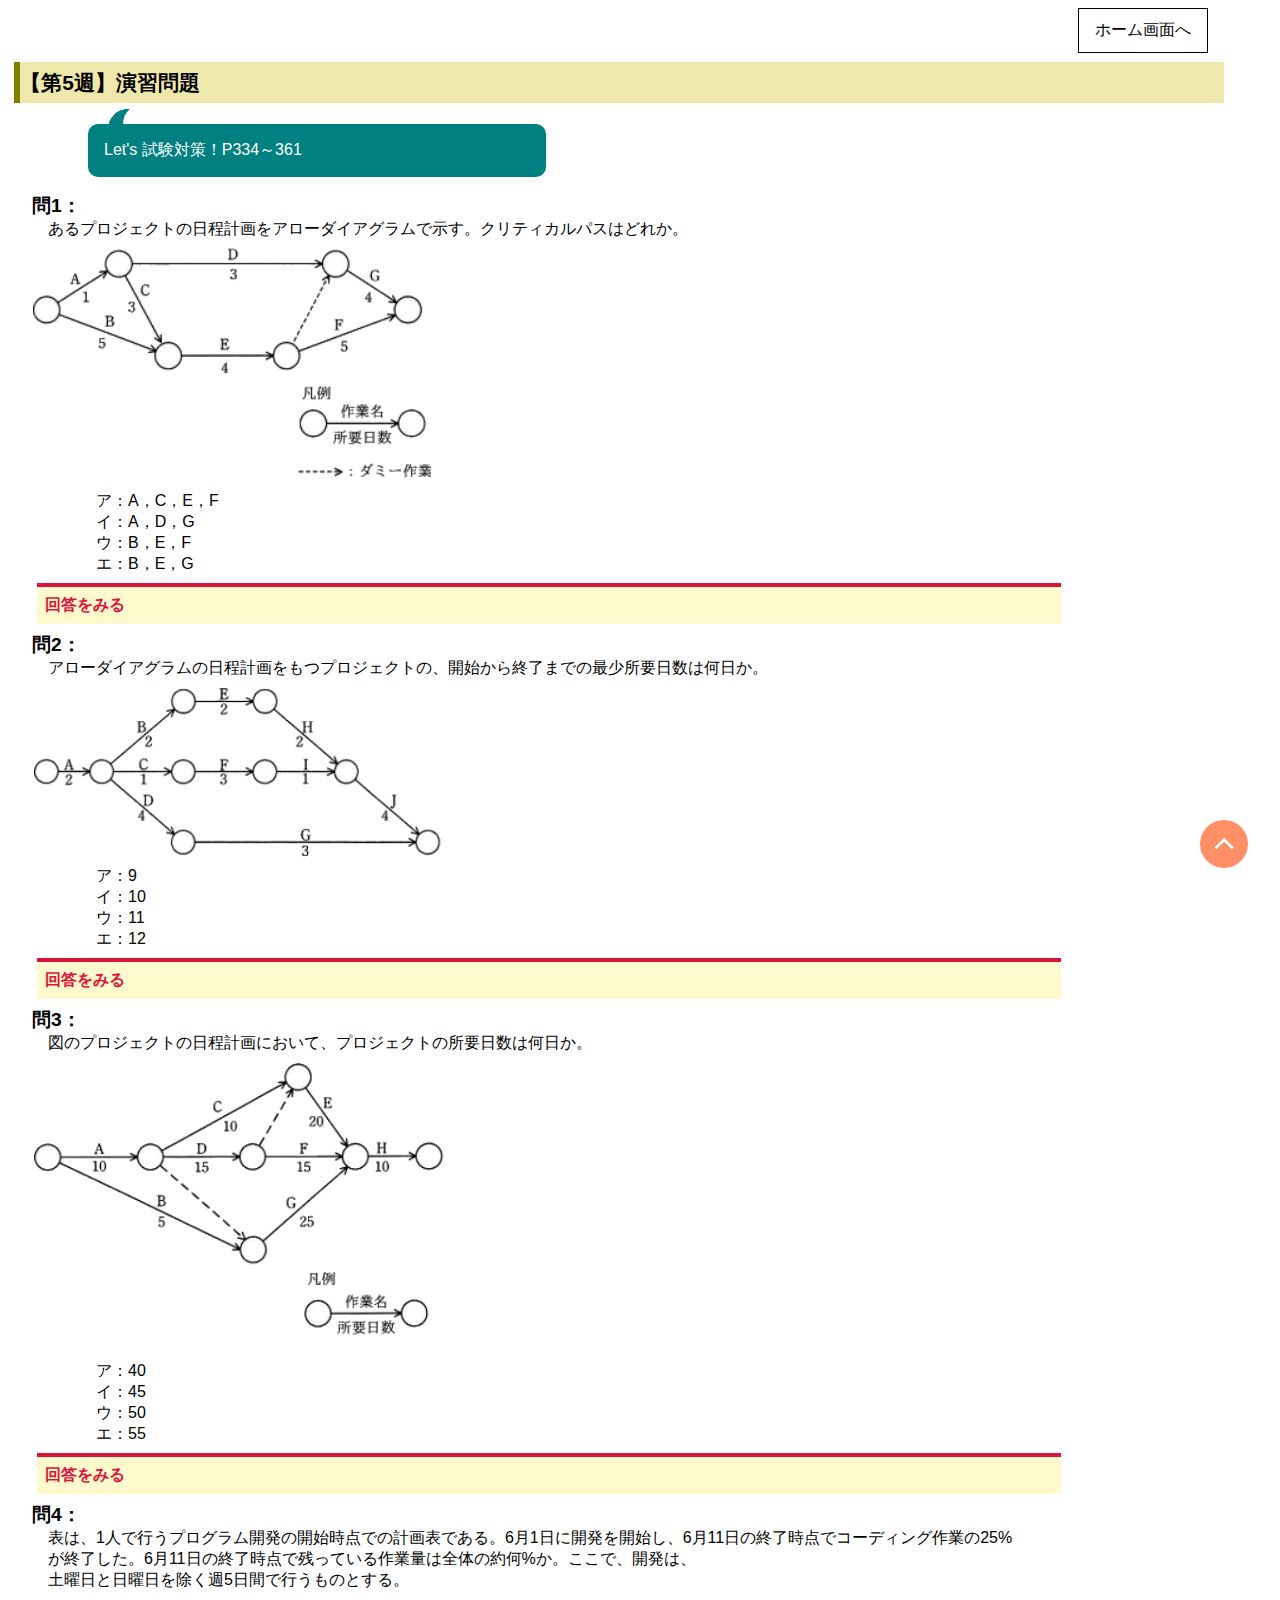
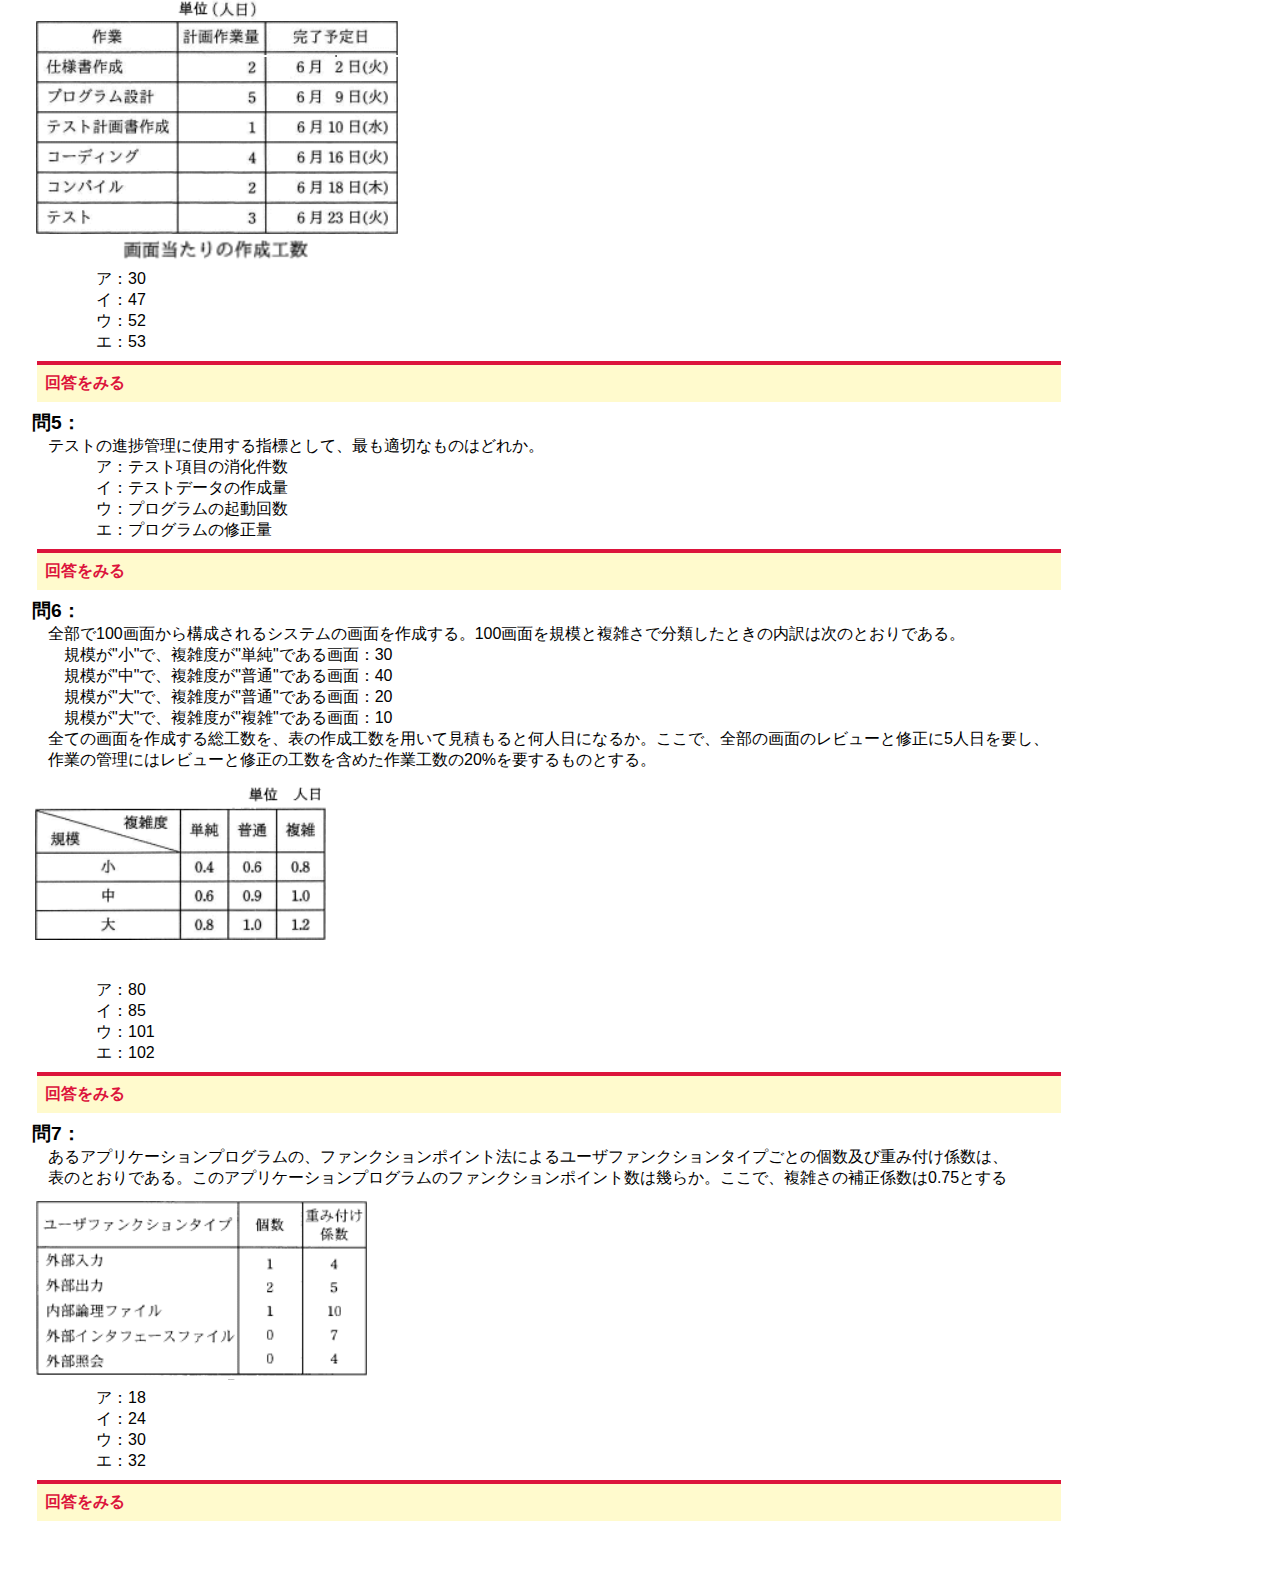
==== commit 1272523f: "Update ensyuu5.html" ====
--- a/ensyuu5.html
+++ b/ensyuu5.html
@@ -23,12 +23,12 @@
 			.acd-label{ border-top:  .3em solid crimson; background: lemonchiffon; color: crimson; font-weight: bold; display: block; margin: .5em .3em; padding: .5em; }
 			.acd-content{ height: 0; visibility: hidden; }
 			.acd-check:checked + .acd-label + .acd-content{ border:  1px dashed crimson; height: 5em; margin: 0 3em; padding: .5em; visibility: visible; }
-			.mondaiImg1 { background: url( "img/mondai.png" ); margin: .5em 0;width: 400px; height: 235px; margin-left: 2em; }
-			.mondaiImg2 { background: url( "img/mondai.png" ); margin: .5em 0;width: 412px; height: 171px; margin-left: 2em; background-position: 0px -240px; }
-			.mondaiImg3 { background: url( "img/mondai.png" ); margin: .5em 0;width: 412px; height: 291px; margin-left: 2em; background-position: 0px -514px; }
-			.mondaiImg4 { background: url( "img/mondai.png" ); margin: .5em 0;width: 366px; height: 262px; margin-left: 2em; background-position: 0px -825px; }
-			.mondaiImg6 { background: url( "img/mondai.png" ); margin: .5em 0;width: 365px; height: 193px; margin-left: 2em; background-position: 0px -1100px; }
-			.mondaiImg7 { background: url( "img/mondai.png" ); margin: .5em 0;width: 341px; height: 183px; margin-left: 2em; background-position: 0px -1298px; }
+			.mondaiImg1 { background: url( "img/mondai.png" ); margin: .5em 0;width: 400px; height: 235px; }
+			.mondaiImg2 { background: url( "img/mondai.png" ); margin: .5em 0;width: 412px; height: 171px; background-position: 0px -240px; }
+			.mondaiImg3 { background: url( "img/mondai.png" ); margin: .5em 0;width: 412px; height: 291px; background-position: 0px -514px; }
+			.mondaiImg4 { background: url( "img/mondai.png" ); margin: .5em 0;width: 366px; height: 262px; background-position: 0px -825px; }
+			.mondaiImg6 { background: url( "img/mondai.png" ); margin: .5em 0;width: 365px; height: 193px; background-position: 0px -1100px; }
+			.mondaiImg7 { background: url( "img/mondai.png" ); margin: .5em 0;width: 341px; height: 183px; background-position: 0px -1298px; }
 		</style>
 	</head>
 	<body id = "SubPage_top">
@@ -149,6 +149,6 @@
 				</div>
 			</div>
 		</div>
-		<div class = "SubPage_top"><a href = "#Page_top"></a></div>
+		<div class = "ToTop"><a href = "#SubPage_top"></a></div>
 	</body>
 </html>
